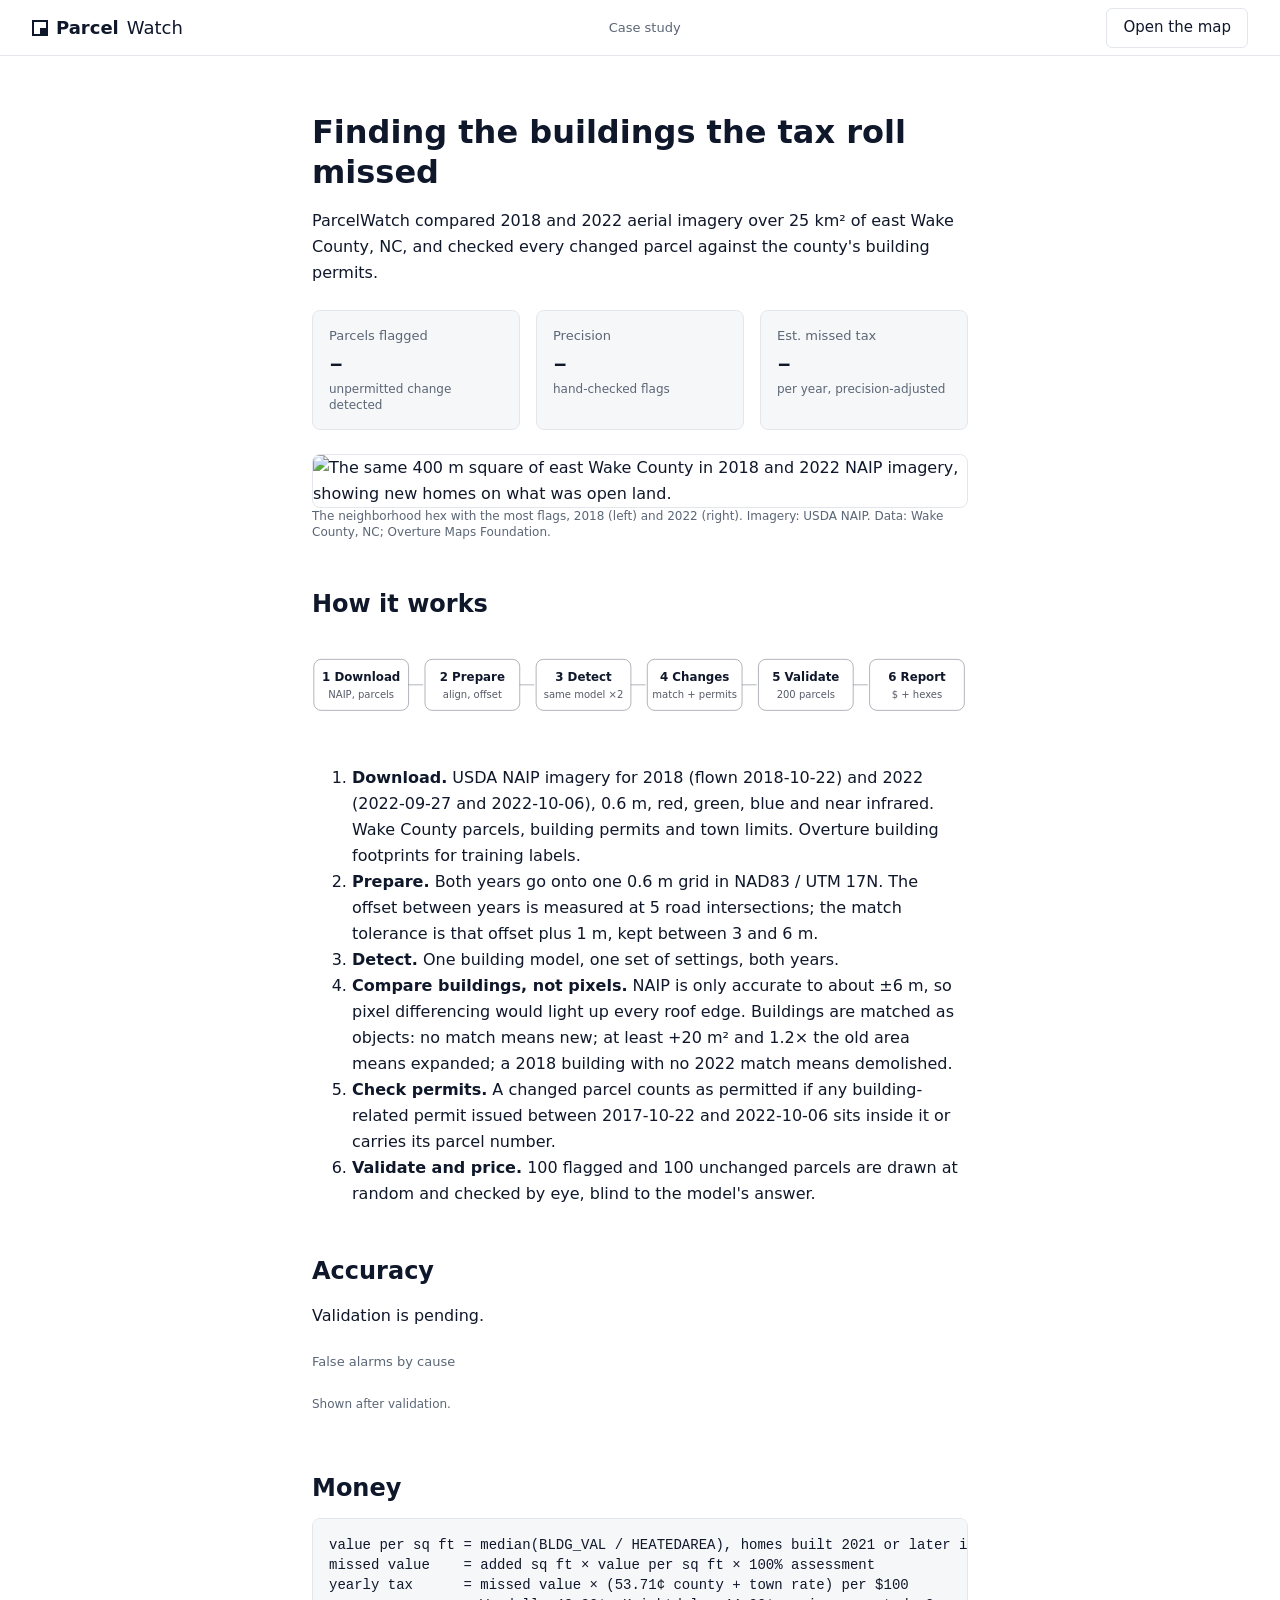
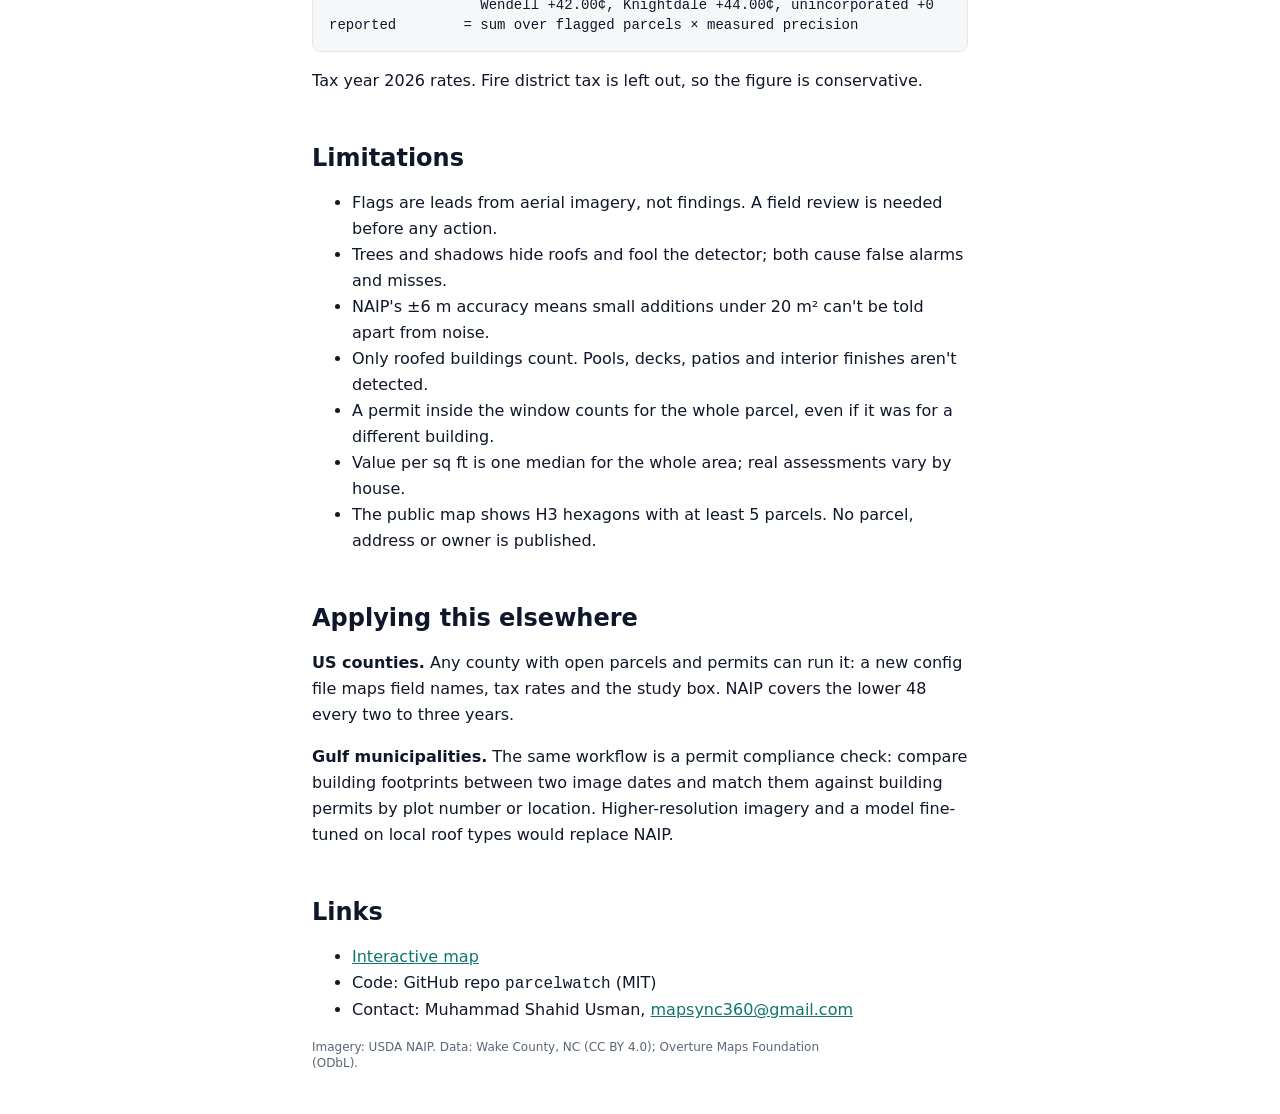
==== web/case-study.html @ 6b9bc13b "M1-M8 code: download, prepare, changes, detect, validate, report, web map - download: windowed COG r" ====
<!doctype html>
<html lang="en">
<head>
<meta charset="utf-8">
<meta name="viewport" content="width=device-width, initial-scale=1">
<meta http-equiv="Content-Security-Policy" content="default-src 'self'; script-src 'self'; style-src 'self' 'unsafe-inline' https://fonts.googleapis.com; font-src https://fonts.gstatic.com; img-src 'self' data:; connect-src 'self'">
<title>ParcelWatch Case Study</title>
<meta name="description" content="How ParcelWatch compares 2018 and 2022 NAIP imagery with Wake County parcels and permits to find unpermitted building change, with honest accuracy and dollar estimates.">
<link rel="preconnect" href="https://fonts.googleapis.com">
<link rel="preconnect" href="https://fonts.gstatic.com" crossorigin>
<link href="https://fonts.googleapis.com/css2?family=IBM+Plex+Mono:wght@400;500&family=Inter:wght@400;500;600;700&display=swap" rel="stylesheet">
<link rel="stylesheet" href="style.css">
</head>
<body>
<header class="topbar">
  <a class="wordmark" href="./" aria-label="ParcelWatch map">
    <svg class="logo" viewBox="0 0 16 16" aria-hidden="true"><rect x="1" y="1" width="14" height="14" fill="none" stroke="currentColor" stroke-width="2"/><rect x="8" y="8" width="6" height="6" fill="currentColor"/></svg>
    <b>Parcel</b><span>Watch</span>
  </a>
  <div class="study small">Case study</div>
  <div class="actions"><a class="btn" href="./">Open the map</a></div>
</header>
<main class="page">
  <h1>Finding the buildings the tax roll missed</h1>
  <p id="lede">ParcelWatch compared 2018 and 2022 aerial imagery over 25 km² of east Wake County, NC, and checked every changed parcel against the county's building permits.</p>

  <div class="tiles">
    <div class="tile"><div class="small">Parcels flagged</div><div class="value" id="t-flagged">–</div><div class="caption">unpermitted change detected</div></div>
    <div class="tile"><div class="small">Precision</div><div class="value" id="t-precision">–</div><div class="caption" id="t-precision-note">hand-checked flags</div></div>
    <div class="tile"><div class="small">Est. missed tax</div><div class="value" id="t-tax">–</div><div class="caption" id="t-tax-note">per year, precision-adjusted</div></div>
  </div>

  <figure>
    <img src="img/before_after_readme.png" alt="The same 400 m square of east Wake County in 2018 and 2022 NAIP imagery, showing new homes on what was open land." width="1200" height="800">
    <figcaption class="caption">The neighborhood hex with the most flags, 2018 (left) and 2022 (right). Imagery: USDA NAIP. Data: Wake County, NC; Overture Maps Foundation.</figcaption>
  </figure>

  <h2>How it works</h2>
  <svg class="pipeline" viewBox="0 0 720 120" role="img" aria-label="Pipeline: download, prepare, detect, changes, validate, report">
    <g font-family="Inter, system-ui, sans-serif" font-size="13" fill="currentColor">
      <g stroke="currentColor" stroke-opacity="0.35" fill="none">
        <rect x="2" y="30" width="104" height="56" rx="8"/><rect x="124" y="30" width="104" height="56" rx="8"/>
        <rect x="246" y="30" width="104" height="56" rx="8"/><rect x="368" y="30" width="104" height="56" rx="8"/>
        <rect x="490" y="30" width="104" height="56" rx="8"/><rect x="612" y="30" width="104" height="56" rx="8"/>
        <path d="M106 58h16M228 58h16M350 58h16M472 58h16M594 58h16"/>
      </g>
      <g text-anchor="middle" font-weight="600">
        <text x="54" y="54">1 Download</text><text x="176" y="54">2 Prepare</text><text x="298" y="54">3 Detect</text>
        <text x="420" y="54">4 Changes</text><text x="542" y="54">5 Validate</text><text x="664" y="54">6 Report</text>
      </g>
      <g text-anchor="middle" font-size="11" opacity="0.7">
        <text x="54" y="72">NAIP, parcels</text><text x="176" y="72">align, offset</text><text x="298" y="72">same model ×2</text>
        <text x="420" y="72">match + permits</text><text x="542" y="72">200 parcels</text><text x="664" y="72">$ + hexes</text>
      </g>
    </g>
  </svg>
  <ol>
    <li><b>Download.</b> USDA NAIP imagery for 2018 (flown 2018-10-22) and 2022 (2022-09-27 and 2022-10-06), 0.6 m, red, green, blue and near infrared. Wake County parcels, building permits and town limits. Overture building footprints for training labels.</li>
    <li><b>Prepare.</b> Both years go onto one 0.6 m grid in NAD83 / UTM 17N. The offset between years is measured at 5 road intersections; the match tolerance is that offset plus 1 m, kept between 3 and 6 m.</li>
    <li><b>Detect.</b> One building model, one set of settings, both years.</li>
    <li><b>Compare buildings, not pixels.</b> NAIP is only accurate to about ±6 m, so pixel differencing would light up every roof edge. Buildings are matched as objects: no match means new; at least +20 m² and 1.2× the old area means expanded; a 2018 building with no 2022 match means demolished.</li>
    <li><b>Check permits.</b> A changed parcel counts as permitted if any building-related permit issued between 2017-10-22 and 2022-10-06 sits inside it or carries its parcel number.</li>
    <li><b>Validate and price.</b> 100 flagged and 100 unchanged parcels are drawn at random and checked by eye, blind to the model's answer.</li>
  </ol>

  <h2>Accuracy</h2>
  <p id="acc-text">Validation is pending.</p>
  <table id="confusion" hidden>
    <thead><tr><th></th><th class="num">Real change</th><th class="num">No change</th></tr></thead>
    <tbody>
      <tr><th>Flagged</th><td class="num mono" id="c-tp"></td><td class="num mono" id="c-fp"></td></tr>
      <tr><th>Not flagged</th><td class="num mono" id="c-fn"></td><td class="num mono" id="c-tn"></td></tr>
    </tbody>
  </table>
  <h3 class="small" style="margin-top:24px">False alarms by cause</h3>
  <div class="bars" id="causes"><p class="caption">Shown after validation.</p></div>

  <h2>Money</h2>
  <pre>value per sq ft = median(BLDG_VAL / HEATEDAREA), homes built 2021 or later in the box
missed value    = added sq ft × value per sq ft × 100% assessment
yearly tax      = missed value × (53.71¢ county + town rate) per $100
                  Wendell +42.00¢, Knightdale +44.00¢, unincorporated +0
reported        = sum over flagged parcels × measured precision</pre>
  <p id="money-text">Tax year 2026 rates. Fire district tax is left out, so the figure is conservative.</p>

  <h2>Limitations</h2>
  <ul>
    <li>Flags are leads from aerial imagery, not findings. A field review is needed before any action.</li>
    <li>Trees and shadows hide roofs and fool the detector; both cause false alarms and misses.</li>
    <li>NAIP's ±6 m accuracy means small additions under 20 m² can't be told apart from noise.</li>
    <li>Only roofed buildings count. Pools, decks, patios and interior finishes aren't detected.</li>
    <li>A permit inside the window counts for the whole parcel, even if it was for a different building.</li>
    <li>Value per sq ft is one median for the whole area; real assessments vary by house.</li>
    <li>The public map shows H3 hexagons with at least 5 parcels. No parcel, address or owner is published.</li>
  </ul>

  <h2>Applying this elsewhere</h2>
  <p><b>US counties.</b> Any county with open parcels and permits can run it: a new config file maps field names, tax rates and the study box. NAIP covers the lower 48 every two to three years.</p>
  <p><b>Gulf municipalities.</b> The same workflow is a permit compliance check: compare building footprints between two image dates and match them against building permits by plot number or location. Higher-resolution imagery and a model fine-tuned on local roof types would replace NAIP.</p>

  <h2>Links</h2>
  <ul>
    <li><a href="./">Interactive map</a></li>
    <li>Code: GitHub repo <span class="mono">parcelwatch</span> (MIT)</li>
    <li>Contact: Muhammad Shahid Usman, <a href="mailto:mapsync360@gmail.com">mapsync360@gmail.com</a></li>
  </ul>
  <p class="caption">Imagery: USDA NAIP. Data: Wake County, NC (CC BY 4.0); Overture Maps Foundation (ODbL).</p>
</main>
<script src="case.js"></script>
</body>
</html>
---- web/style.css ----
/* ParcelWatch design tokens and components (docs/DESIGN.md). */
:root {
  --bg: #FFFFFF; --surface: #F6F7F9; --surface-raised: #FFFFFF; --border: #E3E6EA;
  --ink: #0F172A; --ink-muted: #5B6676; --accent: #0F766E; --accent-ink: #FFFFFF;
  --focus: #0F766E; --success: #15803D; --warning: #B45309; --danger: #B91C1C;
  --chg-new: #D55E00; --chg-expanded: #E69F00; --chg-demolished: #0072B2;
  --chg-unchanged: #8A94A3; --chg-flag: #CC79A7;
  --shadow: 0 4px 16px rgba(15, 23, 42, 0.12);
  --font: Inter, system-ui, -apple-system, "Segoe UI", Roboto, sans-serif;
  --mono: "IBM Plex Mono", ui-monospace, "Cascadia Mono", Consolas, monospace;
  color-scheme: light;
}
@media (prefers-color-scheme: dark) {
  :root:not([data-theme="light"]) {
    --bg: #0B0F14; --surface: #141A21; --surface-raised: #1B232C; --border: #2A333D;
    --ink: #E6EAF0; --ink-muted: #9AA5B4; --accent: #2DD4BF; --accent-ink: #0B0F14;
    --focus: #2DD4BF; --success: #4ADE80; --warning: #FBBF24; --danger: #F87171;
    color-scheme: dark;
  }
}
:root[data-theme="dark"] {
  --bg: #0B0F14; --surface: #141A21; --surface-raised: #1B232C; --border: #2A333D;
  --ink: #E6EAF0; --ink-muted: #9AA5B4; --accent: #2DD4BF; --accent-ink: #0B0F14;
  --focus: #2DD4BF; --success: #4ADE80; --warning: #FBBF24; --danger: #F87171;
  color-scheme: dark;
}

* { box-sizing: border-box; }
html, body { margin: 0; height: 100%; }
body { background: var(--bg); color: var(--ink); font: 400 16px/26px var(--font); }
a { color: var(--accent); }
:focus-visible { outline: 2px solid var(--focus); outline-offset: 2px; }
.mono, .num { font-family: var(--mono); font-feature-settings: "tnum"; }
.muted { color: var(--ink-muted); }
.small { font: 500 13px/18px var(--font); color: var(--ink-muted); }
.caption { font: 400 12px/16px var(--font); color: var(--ink-muted); }
.sr-only { position: absolute; width: 1px; height: 1px; overflow: hidden; clip: rect(0 0 0 0); white-space: nowrap; }

/* Top bar */
.topbar { height: 56px; display: flex; align-items: center; gap: 16px; padding: 0 32px;
  border-bottom: 1px solid var(--border); background: var(--bg); position: relative; z-index: 5; }
.wordmark { display: flex; align-items: center; gap: 8px; font-size: 18px; color: var(--ink); text-decoration: none; }
.wordmark b { font-weight: 600; } .wordmark span { font-weight: 400; }
.logo { width: 16px; height: 16px; flex: none; }
.study { flex: 1; text-align: center; }
.actions { display: flex; gap: 8px; }

/* Buttons */
.btn { height: 40px; padding: 0 16px; border-radius: 6px; font: 500 15px/1 var(--font); cursor: pointer;
  border: 1px solid var(--border); background: transparent; color: var(--ink); min-width: 44px;
  transition: filter 150ms ease-out, transform 150ms ease-out; display: inline-flex; align-items: center; justify-content: center; gap: 6px; text-decoration: none; }
.btn:hover { background: var(--surface); }
.btn-primary { background: var(--accent); color: var(--accent-ink); border-color: var(--accent); }
.btn-primary:hover { background: var(--accent); filter: brightness(0.92); }
.btn:disabled { opacity: 0.4; cursor: not-allowed; }

/* Layout */
.app { position: absolute; inset: 56px 0 0 0; display: grid; grid-template-columns: 360px 1fr; }
.panel { background: var(--bg); border-right: 1px solid var(--border); overflow-y: auto; padding: 24px; z-index: 3; }
.map-wrap { position: relative; overflow: hidden; background: var(--surface); }
.map { position: absolute; inset: 0; }
#map-after { clip-path: inset(0 0 0 50%); }

/* Stats panel */
.hero { font: 700 48px/52px var(--font); font-feature-settings: "tnum"; margin: 4px 0; }
.hero-label { font-size: 16px; margin: 0 0 16px; }
hr { border: 0; border-top: 1px solid var(--border); margin: 16px 0; }
.rows { list-style: none; margin: 0; padding: 0; }
.rows li { display: flex; align-items: center; gap: 10px; min-height: 36px; padding: 0 4px; border-radius: 6px; }
.rows li:hover { background: var(--surface); }
.rows .count { margin-left: auto; font-family: var(--mono); }
.glyph { width: 14px; height: 14px; flex: none; }
.money { font: 600 24px/32px var(--font); font-feature-settings: "tnum"; }
.note { font-size: 13px; line-height: 18px; color: var(--ink-muted); }
.warn { color: var(--warning); }
.skeleton { display: inline-block; min-width: 80px; height: 1em; border-radius: 4px; background: var(--surface);
  animation: shimmer 1.2s infinite ease-in-out; }
@keyframes shimmer { 50% { opacity: 0.5; } }
.attribution { position: absolute; left: 12px; bottom: 8px; z-index: 2; background: color-mix(in srgb, var(--bg) 85%, transparent);
  padding: 2px 8px; border-radius: 6px; max-width: calc(100% - 140px); }

/* Info tooltip */
.info { position: relative; display: inline-flex; }
.info button { border: 0; background: none; color: var(--ink-muted); cursor: help; font-size: 15px; min-width: 28px; min-height: 28px; }
.tip { display: none; position: absolute; left: 0; top: 30px; width: 280px; max-width: 80vw; padding: 8px 12px; z-index: 6;
  background: var(--surface-raised); border: 1px solid var(--border); border-radius: 8px; box-shadow: var(--shadow);
  font: 400 12px/16px var(--font); color: var(--ink); }
.info:hover .tip, .info:focus-within .tip { display: block; }

/* Swipe */
.divider { position: absolute; top: 0; bottom: 0; left: 50%; width: 2px; background: var(--ink); z-index: 2; transform: translateX(-1px); pointer-events: none; }
.handle { position: absolute; top: 50%; left: 50%; width: 40px; height: 40px; margin: -20px 0 0 -20px; border-radius: 999px;
  background: var(--surface-raised); color: var(--ink); border: 1px solid var(--border); box-shadow: var(--shadow); z-index: 3;
  display: flex; align-items: center; justify-content: center; cursor: ew-resize; font-size: 12px; touch-action: none;
  transition: transform 150ms ease-out; }
.handle:hover { transform: scale(1.1); }
.year { position: absolute; top: 12px; z-index: 2; padding: 2px 12px; border-radius: 999px; background: var(--surface-raised);
  border: 1px solid var(--border); font: 600 13px/22px var(--font); }
.year.left { left: 12px; } .year.right { right: 12px; }

/* Map controls */
.toggles { position: absolute; top: 48px; left: 12px; z-index: 2; display: flex; gap: 8px; flex-wrap: wrap; }
.pill { height: 32px; min-height: 44px; padding: 0 14px; border-radius: 999px; border: 1px solid var(--border);
  background: var(--surface-raised); color: var(--ink); font: 500 13px/1 var(--font); cursor: pointer; }
.pill[aria-pressed="true"] { background: var(--accent); color: var(--accent-ink); border-color: var(--accent); }
.legend { position: absolute; left: 12px; bottom: 40px; z-index: 2; background: var(--surface-raised); border: 1px solid var(--border);
  border-radius: 8px; padding: 12px; box-shadow: var(--shadow); min-width: 180px; }
.legend h3 { font: 600 13px/18px var(--font); margin: 0 0 8px; }
.ramp { display: flex; gap: 2px; } .ramp span { flex: 1; height: 12px; }
.ramp-labels { display: flex; justify-content: space-between; font: 400 12px/16px var(--mono); color: var(--ink-muted); margin-top: 4px; }
.legend-toggle { display: none; }
.zoom { position: absolute; right: 12px; bottom: 40px; z-index: 2; display: flex; flex-direction: column; gap: 4px; }
.zoom .btn { background: var(--surface-raised); width: 44px; padding: 0; }

/* Popup */
.maplibregl-popup-content { background: var(--surface-raised) !important; color: var(--ink); border-radius: 8px !important;
  box-shadow: var(--shadow) !important; font: 400 14px/20px var(--font); padding: 12px 14px !important; }
.maplibregl-popup-tip { border-top-color: var(--surface-raised) !important; border-bottom-color: var(--surface-raised) !important; }
.popup dl { display: grid; grid-template-columns: auto auto; gap: 2px 16px; margin: 0; }
.popup dd { margin: 0; text-align: right; font-family: var(--mono); }

/* Drawer */
.drawer { position: fixed; top: 0; right: 0; bottom: 0; width: 420px; max-width: 100%; z-index: 10; background: var(--surface-raised);
  border-left: 1px solid var(--border); box-shadow: var(--shadow); padding: 24px; overflow-y: auto;
  transform: translateX(100%); transition: transform 150ms ease-out; visibility: hidden; }
.drawer.open { transform: none; visibility: visible; }
.drawer h2 { font: 600 24px/32px var(--font); margin: 0 0 16px; }
.drawer h3 { font: 600 18px/26px var(--font); margin: 24px 0 8px; }
.drawer ol { padding-left: 20px; }
.drawer-close { position: absolute; top: 16px; right: 16px; }

.error { position: absolute; inset: 0; display: none; align-items: center; justify-content: center; z-index: 4; text-align: center; padding: 24px; }
.error.show { display: flex; }
.loading { position: absolute; left: 50%; top: 50%; transform: translate(-50%, -50%); z-index: 1; }
.sheet-handle { display: none; }

/* Tablet */
@media (max-width: 1023px) {
  .topbar { padding: 0 24px; }
  .study { display: none; }
  .app { grid-template-columns: 320px 1fr; }
}
/* Mobile: stats panel becomes a bottom sheet with 3 snap points. */
@media (max-width: 639px) {
  .topbar { padding: 0 16px; }
  .actions .label { display: none; }
  .app { display: block; }
  .map-wrap { position: absolute; inset: 0; }
  .panel { position: absolute; left: 0; right: 0; bottom: 0; height: var(--sheet-h, 120px); border-right: 0;
    border-top: 1px solid var(--border); border-radius: 16px 16px 0 0; box-shadow: var(--shadow); padding: 0 16px 16px;
    transition: height 150ms ease-out; z-index: 6; }
  .sheet-handle { display: flex; justify-content: center; align-items: center; height: 28px; position: sticky; top: 0;
    background: var(--bg); cursor: grab; touch-action: none; border: 0; width: 100%; }
  .sheet-handle::before { content: ""; width: 40px; height: 4px; border-radius: 999px; background: var(--border); }
  .hero { font-size: 36px; line-height: 40px; }
  .legend { bottom: 132px; padding: 8px; }
  .legend.collapsed .legend-body { display: none; }
  .legend-toggle { display: inline-flex; }
  .zoom { bottom: 132px; }
  .attribution { bottom: 124px; font-size: 11px; }
  .toggles { top: 44px; }
}
@media (prefers-reduced-motion: reduce) {
  *, *::before, *::after { transition: none !important; animation: none !important; }
}

/* Case study */
.page { max-width: 720px; margin: 0 auto; padding: 32px; }
.page h1 { font: 700 32px/40px var(--font); margin: 24px 0 8px; }
.page h2 { font: 600 24px/32px var(--font); margin: 48px 0 12px; }
.page p, .page li { max-width: 68ch; }
.tiles { display: grid; grid-template-columns: repeat(3, 1fr); gap: 16px; margin: 24px 0; }
.tile { background: var(--surface); border: 1px solid var(--border); border-radius: 8px; padding: 16px; }
.tile .value { font: 600 24px/32px var(--mono); font-feature-settings: "tnum"; margin-top: 4px; }
.page img { width: 100%; height: auto; border-radius: 8px; border: 1px solid var(--border); }
.page figure { margin: 16px 0; }
.page pre { background: var(--surface); border: 1px solid var(--border); border-radius: 8px; padding: 16px; overflow-x: auto;
  font: 400 14px/20px var(--mono); }
.page table { border-collapse: collapse; width: 100%; font-size: 15px; }
.page td, .page th { border-bottom: 1px solid var(--border); padding: 8px; text-align: left; }
.page td.num, .page th.num { text-align: right; }
.bars { display: grid; gap: 6px; }
.bar { display: grid; grid-template-columns: 160px 1fr 40px; gap: 8px; align-items: center; font-size: 14px; }
.bar i { display: block; height: 14px; background: var(--ink-muted); border-radius: 2px; }
.pipeline { width: 100%; height: auto; }
@media (max-width: 639px) {
  .page { padding: 16px; }
  .tiles { grid-template-columns: 1fr; }
  .bar { grid-template-columns: 110px 1fr 32px; }
}
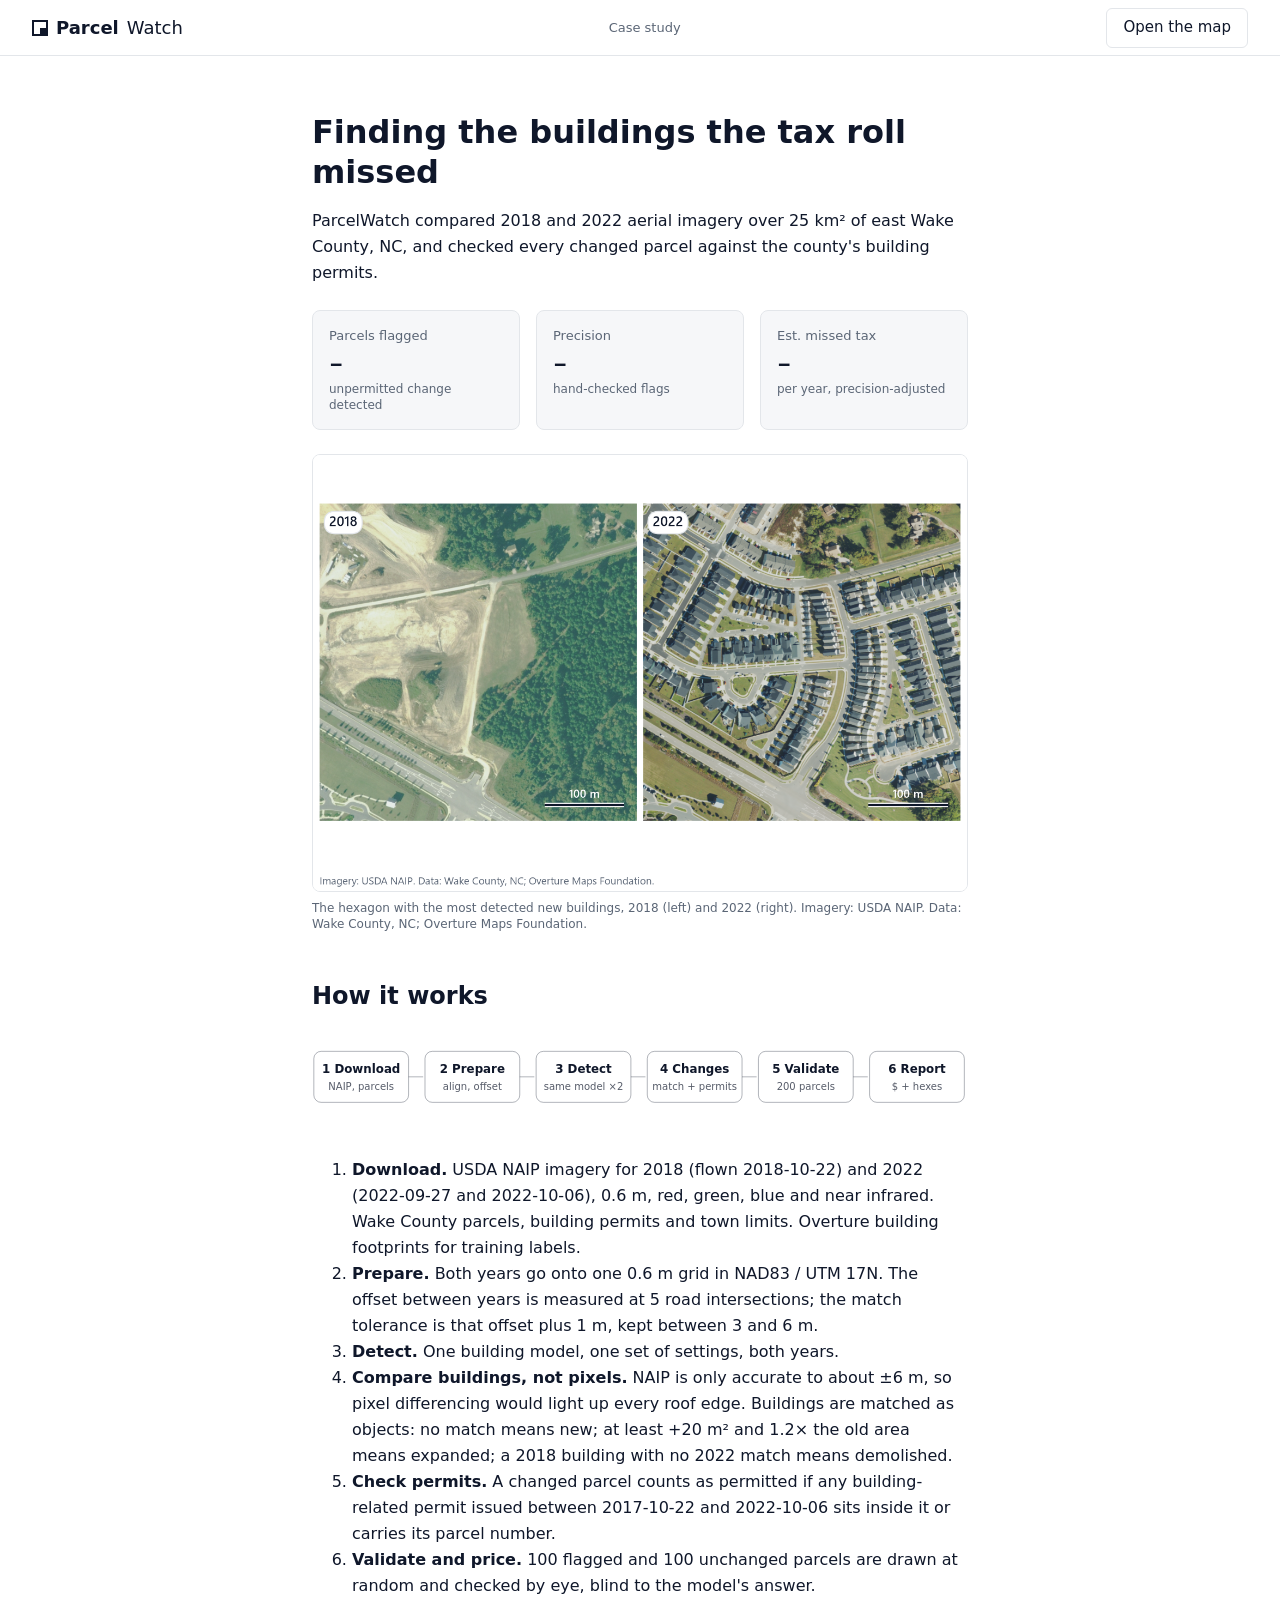
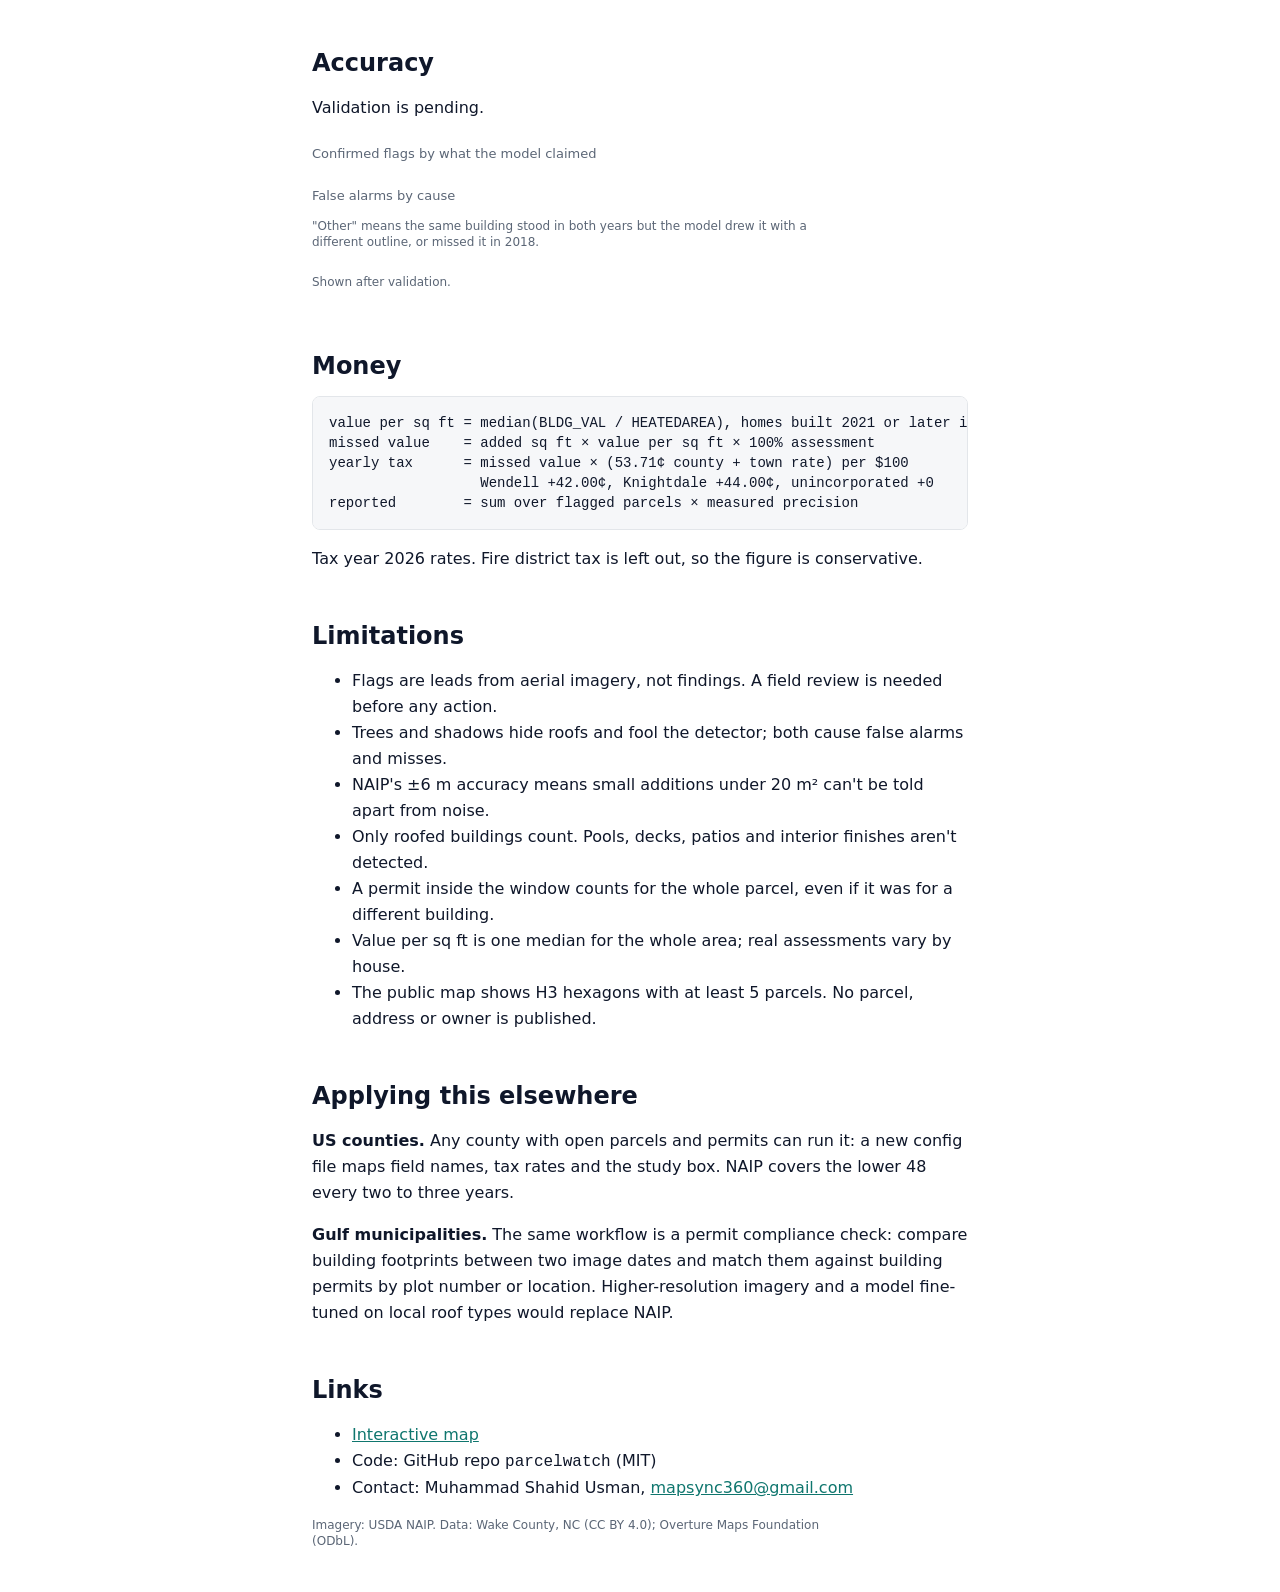
==== commit 0f865016: "Validation (provisional), report, web map verified in Chrome - provisional labels by Claude in valid" ====
--- a/web/case-study.html
+++ b/web/case-study.html
@@ -1,111 +1,117 @@
-<!doctype html>
-<html lang="en">
-<head>
-<meta charset="utf-8">
-<meta name="viewport" content="width=device-width, initial-scale=1">
-<meta http-equiv="Content-Security-Policy" content="default-src 'self'; script-src 'self'; style-src 'self' 'unsafe-inline' https://fonts.googleapis.com; font-src https://fonts.gstatic.com; img-src 'self' data:; connect-src 'self'">
-<title>ParcelWatch Case Study</title>
-<meta name="description" content="How ParcelWatch compares 2018 and 2022 NAIP imagery with Wake County parcels and permits to find unpermitted building change, with honest accuracy and dollar estimates.">
-<link rel="preconnect" href="https://fonts.googleapis.com">
-<link rel="preconnect" href="https://fonts.gstatic.com" crossorigin>
-<link href="https://fonts.googleapis.com/css2?family=IBM+Plex+Mono:wght@400;500&family=Inter:wght@400;500;600;700&display=swap" rel="stylesheet">
-<link rel="stylesheet" href="style.css">
-</head>
-<body>
-<header class="topbar">
-  <a class="wordmark" href="./" aria-label="ParcelWatch map">
-    <svg class="logo" viewBox="0 0 16 16" aria-hidden="true"><rect x="1" y="1" width="14" height="14" fill="none" stroke="currentColor" stroke-width="2"/><rect x="8" y="8" width="6" height="6" fill="currentColor"/></svg>
-    <b>Parcel</b><span>Watch</span>
-  </a>
-  <div class="study small">Case study</div>
-  <div class="actions"><a class="btn" href="./">Open the map</a></div>
-</header>
-<main class="page">
-  <h1>Finding the buildings the tax roll missed</h1>
-  <p id="lede">ParcelWatch compared 2018 and 2022 aerial imagery over 25 km² of east Wake County, NC, and checked every changed parcel against the county's building permits.</p>
-
-  <div class="tiles">
-    <div class="tile"><div class="small">Parcels flagged</div><div class="value" id="t-flagged">–</div><div class="caption">unpermitted change detected</div></div>
-    <div class="tile"><div class="small">Precision</div><div class="value" id="t-precision">–</div><div class="caption" id="t-precision-note">hand-checked flags</div></div>
-    <div class="tile"><div class="small">Est. missed tax</div><div class="value" id="t-tax">–</div><div class="caption" id="t-tax-note">per year, precision-adjusted</div></div>
-  </div>
-
-  <figure>
-    <img src="img/before_after_readme.png" alt="The same 400 m square of east Wake County in 2018 and 2022 NAIP imagery, showing new homes on what was open land." width="1200" height="800">
-    <figcaption class="caption">The neighborhood hex with the most flags, 2018 (left) and 2022 (right). Imagery: USDA NAIP. Data: Wake County, NC; Overture Maps Foundation.</figcaption>
-  </figure>
-
-  <h2>How it works</h2>
-  <svg class="pipeline" viewBox="0 0 720 120" role="img" aria-label="Pipeline: download, prepare, detect, changes, validate, report">
-    <g font-family="Inter, system-ui, sans-serif" font-size="13" fill="currentColor">
-      <g stroke="currentColor" stroke-opacity="0.35" fill="none">
-        <rect x="2" y="30" width="104" height="56" rx="8"/><rect x="124" y="30" width="104" height="56" rx="8"/>
-        <rect x="246" y="30" width="104" height="56" rx="8"/><rect x="368" y="30" width="104" height="56" rx="8"/>
-        <rect x="490" y="30" width="104" height="56" rx="8"/><rect x="612" y="30" width="104" height="56" rx="8"/>
-        <path d="M106 58h16M228 58h16M350 58h16M472 58h16M594 58h16"/>
-      </g>
-      <g text-anchor="middle" font-weight="600">
-        <text x="54" y="54">1 Download</text><text x="176" y="54">2 Prepare</text><text x="298" y="54">3 Detect</text>
-        <text x="420" y="54">4 Changes</text><text x="542" y="54">5 Validate</text><text x="664" y="54">6 Report</text>
-      </g>
-      <g text-anchor="middle" font-size="11" opacity="0.7">
-        <text x="54" y="72">NAIP, parcels</text><text x="176" y="72">align, offset</text><text x="298" y="72">same model ×2</text>
-        <text x="420" y="72">match + permits</text><text x="542" y="72">200 parcels</text><text x="664" y="72">$ + hexes</text>
-      </g>
-    </g>
-  </svg>
-  <ol>
-    <li><b>Download.</b> USDA NAIP imagery for 2018 (flown 2018-10-22) and 2022 (2022-09-27 and 2022-10-06), 0.6 m, red, green, blue and near infrared. Wake County parcels, building permits and town limits. Overture building footprints for training labels.</li>
-    <li><b>Prepare.</b> Both years go onto one 0.6 m grid in NAD83 / UTM 17N. The offset between years is measured at 5 road intersections; the match tolerance is that offset plus 1 m, kept between 3 and 6 m.</li>
-    <li><b>Detect.</b> One building model, one set of settings, both years.</li>
-    <li><b>Compare buildings, not pixels.</b> NAIP is only accurate to about ±6 m, so pixel differencing would light up every roof edge. Buildings are matched as objects: no match means new; at least +20 m² and 1.2× the old area means expanded; a 2018 building with no 2022 match means demolished.</li>
-    <li><b>Check permits.</b> A changed parcel counts as permitted if any building-related permit issued between 2017-10-22 and 2022-10-06 sits inside it or carries its parcel number.</li>
-    <li><b>Validate and price.</b> 100 flagged and 100 unchanged parcels are drawn at random and checked by eye, blind to the model's answer.</li>
-  </ol>
-
-  <h2>Accuracy</h2>
-  <p id="acc-text">Validation is pending.</p>
-  <table id="confusion" hidden>
-    <thead><tr><th></th><th class="num">Real change</th><th class="num">No change</th></tr></thead>
-    <tbody>
-      <tr><th>Flagged</th><td class="num mono" id="c-tp"></td><td class="num mono" id="c-fp"></td></tr>
-      <tr><th>Not flagged</th><td class="num mono" id="c-fn"></td><td class="num mono" id="c-tn"></td></tr>
-    </tbody>
-  </table>
-  <h3 class="small" style="margin-top:24px">False alarms by cause</h3>
-  <div class="bars" id="causes"><p class="caption">Shown after validation.</p></div>
-
-  <h2>Money</h2>
-  <pre>value per sq ft = median(BLDG_VAL / HEATEDAREA), homes built 2021 or later in the box
-missed value    = added sq ft × value per sq ft × 100% assessment
-yearly tax      = missed value × (53.71¢ county + town rate) per $100
-                  Wendell +42.00¢, Knightdale +44.00¢, unincorporated +0
-reported        = sum over flagged parcels × measured precision</pre>
-  <p id="money-text">Tax year 2026 rates. Fire district tax is left out, so the figure is conservative.</p>
-
-  <h2>Limitations</h2>
-  <ul>
-    <li>Flags are leads from aerial imagery, not findings. A field review is needed before any action.</li>
-    <li>Trees and shadows hide roofs and fool the detector; both cause false alarms and misses.</li>
-    <li>NAIP's ±6 m accuracy means small additions under 20 m² can't be told apart from noise.</li>
-    <li>Only roofed buildings count. Pools, decks, patios and interior finishes aren't detected.</li>
-    <li>A permit inside the window counts for the whole parcel, even if it was for a different building.</li>
-    <li>Value per sq ft is one median for the whole area; real assessments vary by house.</li>
-    <li>The public map shows H3 hexagons with at least 5 parcels. No parcel, address or owner is published.</li>
-  </ul>
-
-  <h2>Applying this elsewhere</h2>
-  <p><b>US counties.</b> Any county with open parcels and permits can run it: a new config file maps field names, tax rates and the study box. NAIP covers the lower 48 every two to three years.</p>
-  <p><b>Gulf municipalities.</b> The same workflow is a permit compliance check: compare building footprints between two image dates and match them against building permits by plot number or location. Higher-resolution imagery and a model fine-tuned on local roof types would replace NAIP.</p>
-
-  <h2>Links</h2>
-  <ul>
-    <li><a href="./">Interactive map</a></li>
-    <li>Code: GitHub repo <span class="mono">parcelwatch</span> (MIT)</li>
-    <li>Contact: Muhammad Shahid Usman, <a href="mailto:mapsync360@gmail.com">mapsync360@gmail.com</a></li>
-  </ul>
-  <p class="caption">Imagery: USDA NAIP. Data: Wake County, NC (CC BY 4.0); Overture Maps Foundation (ODbL).</p>
-</main>
-<script src="case.js"></script>
-</body>
-</html>
+<!doctype html>
+<html lang="en">
+<head>
+<meta charset="utf-8">
+<meta name="viewport" content="width=device-width, initial-scale=1">
+<meta http-equiv="Content-Security-Policy" content="default-src 'self'; script-src 'self'; style-src 'self' 'unsafe-inline' https://fonts.googleapis.com; font-src https://fonts.gstatic.com; img-src 'self' data:; connect-src 'self'">
+<title>ParcelWatch Case Study</title>
+<meta name="description" content="How ParcelWatch compares 2018 and 2022 NAIP imagery with Wake County parcels and permits to find unpermitted building change, with honest accuracy and dollar estimates.">
+<link rel="preconnect" href="https://fonts.googleapis.com">
+<link rel="preconnect" href="https://fonts.gstatic.com" crossorigin>
+<link href="https://fonts.googleapis.com/css2?family=IBM+Plex+Mono:wght@400;500&family=Inter:wght@400;500;600;700&display=swap" rel="stylesheet">
+<link rel="stylesheet" href="style.css">
+</head>
+<body>
+<header class="topbar">
+  <a class="wordmark" href="./" aria-label="ParcelWatch map">
+    <svg class="logo" viewBox="0 0 16 16" aria-hidden="true"><rect x="1" y="1" width="14" height="14" fill="none" stroke="currentColor" stroke-width="2"/><rect x="8" y="8" width="6" height="6" fill="currentColor"/></svg>
+    <b>Parcel</b><span>Watch</span>
+  </a>
+  <div class="study small">Case study</div>
+  <div class="actions"><a class="btn" href="./">Open the map</a></div>
+</header>
+<main class="page">
+  <h1>Finding the buildings the tax roll missed</h1>
+  <p id="lede">ParcelWatch compared 2018 and 2022 aerial imagery over 25 km² of east Wake County, NC, and checked every changed parcel against the county's building permits.</p>
+
+  <div class="tiles">
+    <div class="tile"><div class="small">Parcels flagged</div><div class="value" id="t-flagged">–</div><div class="caption">unpermitted change detected</div></div>
+    <div class="tile"><div class="small">Precision</div><div class="value" id="t-precision">–</div><div class="caption" id="t-precision-note">hand-checked flags</div></div>
+    <div class="tile"><div class="small">Est. missed tax</div><div class="value" id="t-tax">–</div><div class="caption" id="t-tax-note">per year, precision-adjusted</div></div>
+  </div>
+
+  <figure>
+    <img src="img/before_after_readme.png" alt="The same 400 m square of east Wake County in 2018 and 2022 NAIP imagery, showing new homes on what was open land." width="1200" height="800">
+    <figcaption class="caption">The hexagon with the most detected new buildings, 2018 (left) and 2022 (right). Imagery: USDA NAIP. Data: Wake County, NC; Overture Maps Foundation.</figcaption>
+  </figure>
+
+  <h2>How it works</h2>
+  <svg class="pipeline" viewBox="0 0 720 120" role="img" aria-label="Pipeline: download, prepare, detect, changes, validate, report">
+    <g font-family="Inter, system-ui, sans-serif" font-size="13" fill="currentColor">
+      <g stroke="currentColor" stroke-opacity="0.35" fill="none">
+        <rect x="2" y="30" width="104" height="56" rx="8"/><rect x="124" y="30" width="104" height="56" rx="8"/>
+        <rect x="246" y="30" width="104" height="56" rx="8"/><rect x="368" y="30" width="104" height="56" rx="8"/>
+        <rect x="490" y="30" width="104" height="56" rx="8"/><rect x="612" y="30" width="104" height="56" rx="8"/>
+        <path d="M106 58h16M228 58h16M350 58h16M472 58h16M594 58h16"/>
+      </g>
+      <g text-anchor="middle" font-weight="600">
+        <text x="54" y="54">1 Download</text><text x="176" y="54">2 Prepare</text><text x="298" y="54">3 Detect</text>
+        <text x="420" y="54">4 Changes</text><text x="542" y="54">5 Validate</text><text x="664" y="54">6 Report</text>
+      </g>
+      <g text-anchor="middle" font-size="11" opacity="0.7">
+        <text x="54" y="72">NAIP, parcels</text><text x="176" y="72">align, offset</text><text x="298" y="72">same model ×2</text>
+        <text x="420" y="72">match + permits</text><text x="542" y="72">200 parcels</text><text x="664" y="72">$ + hexes</text>
+      </g>
+    </g>
+  </svg>
+  <ol>
+    <li><b>Download.</b> USDA NAIP imagery for 2018 (flown 2018-10-22) and 2022 (2022-09-27 and 2022-10-06), 0.6 m, red, green, blue and near infrared. Wake County parcels, building permits and town limits. Overture building footprints for training labels.</li>
+    <li><b>Prepare.</b> Both years go onto one 0.6 m grid in NAD83 / UTM 17N. The offset between years is measured at 5 road intersections; the match tolerance is that offset plus 1 m, kept between 3 and 6 m.</li>
+    <li><b>Detect.</b> One building model, one set of settings, both years.</li>
+    <li><b>Compare buildings, not pixels.</b> NAIP is only accurate to about ±6 m, so pixel differencing would light up every roof edge. Buildings are matched as objects: no match means new; at least +20 m² and 1.2× the old area means expanded; a 2018 building with no 2022 match means demolished.</li>
+    <li><b>Check permits.</b> A changed parcel counts as permitted if any building-related permit issued between 2017-10-22 and 2022-10-06 sits inside it or carries its parcel number.</li>
+    <li><b>Validate and price.</b> 100 flagged and 100 unchanged parcels are drawn at random and checked by eye, blind to the model's answer.</li>
+  </ol>
+
+  <h2>Accuracy</h2>
+  <p id="acc-text">Validation is pending.</p>
+  <table id="confusion" hidden>
+    <thead><tr><th></th><th class="num">Real change</th><th class="num">No change</th></tr></thead>
+    <tbody>
+      <tr><th>Flagged</th><td class="num mono" id="c-tp"></td><td class="num mono" id="c-fp"></td></tr>
+      <tr><th>Not flagged</th><td class="num mono" id="c-fn"></td><td class="num mono" id="c-tn"></td></tr>
+    </tbody>
+  </table>
+  <h3 class="small" style="margin-top:24px">Confirmed flags by what the model claimed</h3>
+  <table id="by-claim" hidden>
+    <thead><tr><th>Claim</th><th class="num">Flags</th><th class="num">Confirmed</th><th class="num">Precision</th></tr></thead>
+    <tbody></tbody>
+  </table>
+  <h3 class="small" style="margin-top:24px">False alarms by cause</h3>
+  <p class="caption">"Other" means the same building stood in both years but the model drew it with a different outline, or missed it in 2018.</p>
+  <div class="bars" id="causes"><p class="caption">Shown after validation.</p></div>
+
+  <h2>Money</h2>
+  <pre>value per sq ft = median(BLDG_VAL / HEATEDAREA), homes built 2021 or later in the box
+missed value    = added sq ft × value per sq ft × 100% assessment
+yearly tax      = missed value × (53.71¢ county + town rate) per $100
+                  Wendell +42.00¢, Knightdale +44.00¢, unincorporated +0
+reported        = sum over flagged parcels × measured precision</pre>
+  <p id="money-text">Tax year 2026 rates. Fire district tax is left out, so the figure is conservative.</p>
+
+  <h2>Limitations</h2>
+  <ul>
+    <li>Flags are leads from aerial imagery, not findings. A field review is needed before any action.</li>
+    <li>Trees and shadows hide roofs and fool the detector; both cause false alarms and misses.</li>
+    <li>NAIP's ±6 m accuracy means small additions under 20 m² can't be told apart from noise.</li>
+    <li>Only roofed buildings count. Pools, decks, patios and interior finishes aren't detected.</li>
+    <li>A permit inside the window counts for the whole parcel, even if it was for a different building.</li>
+    <li>Value per sq ft is one median for the whole area; real assessments vary by house.</li>
+    <li>The public map shows H3 hexagons with at least 5 parcels. No parcel, address or owner is published.</li>
+  </ul>
+
+  <h2>Applying this elsewhere</h2>
+  <p><b>US counties.</b> Any county with open parcels and permits can run it: a new config file maps field names, tax rates and the study box. NAIP covers the lower 48 every two to three years.</p>
+  <p><b>Gulf municipalities.</b> The same workflow is a permit compliance check: compare building footprints between two image dates and match them against building permits by plot number or location. Higher-resolution imagery and a model fine-tuned on local roof types would replace NAIP.</p>
+
+  <h2>Links</h2>
+  <ul>
+    <li><a href="./">Interactive map</a></li>
+    <li>Code: GitHub repo <span class="mono">parcelwatch</span> (MIT)</li>
+    <li>Contact: Muhammad Shahid Usman, <a href="mailto:mapsync360@gmail.com">mapsync360@gmail.com</a></li>
+  </ul>
+  <p class="caption">Imagery: USDA NAIP. Data: Wake County, NC (CC BY 4.0); Overture Maps Foundation (ODbL).</p>
+</main>
+<script src="case.js"></script>
+</body>
+</html>
--- a/web/style.css
+++ b/web/style.css
@@ -100,7 +100,7 @@
 
 /* Map controls */
 .toggles { position: absolute; top: 48px; left: 12px; z-index: 2; display: flex; gap: 8px; flex-wrap: wrap; }
-.pill { height: 32px; min-height: 44px; padding: 0 14px; border-radius: 999px; border: 1px solid var(--border);
+.pill { display: inline-flex; align-items: center; justify-content: center; height: 32px; min-height: 44px; padding: 0 14px; border-radius: 999px; border: 1px solid var(--border);
   background: var(--surface-raised); color: var(--ink); font: 500 13px/1 var(--font); cursor: pointer; }
 .pill[aria-pressed="true"] { background: var(--accent); color: var(--accent-ink); border-color: var(--accent); }
 .legend { position: absolute; left: 12px; bottom: 40px; z-index: 2; background: var(--surface-raised); border: 1px solid var(--border);
@@ -188,3 +188,11 @@
   .tiles { grid-template-columns: 1fr; }
   .bar { grid-template-columns: 110px 1fr 32px; }
 }
+
+/* Mobile legend: a bare chip when collapsed, kept clear of the attribution line. */
+@media (max-width: 639px) {
+  .legend { bottom: 164px; }
+  .legend.collapsed { padding: 0; background: none; border: 0; box-shadow: none; min-width: 0; }
+  .legend-toggle { margin-bottom: 8px; }
+  .legend.collapsed .legend-toggle { margin: 0; }
+}
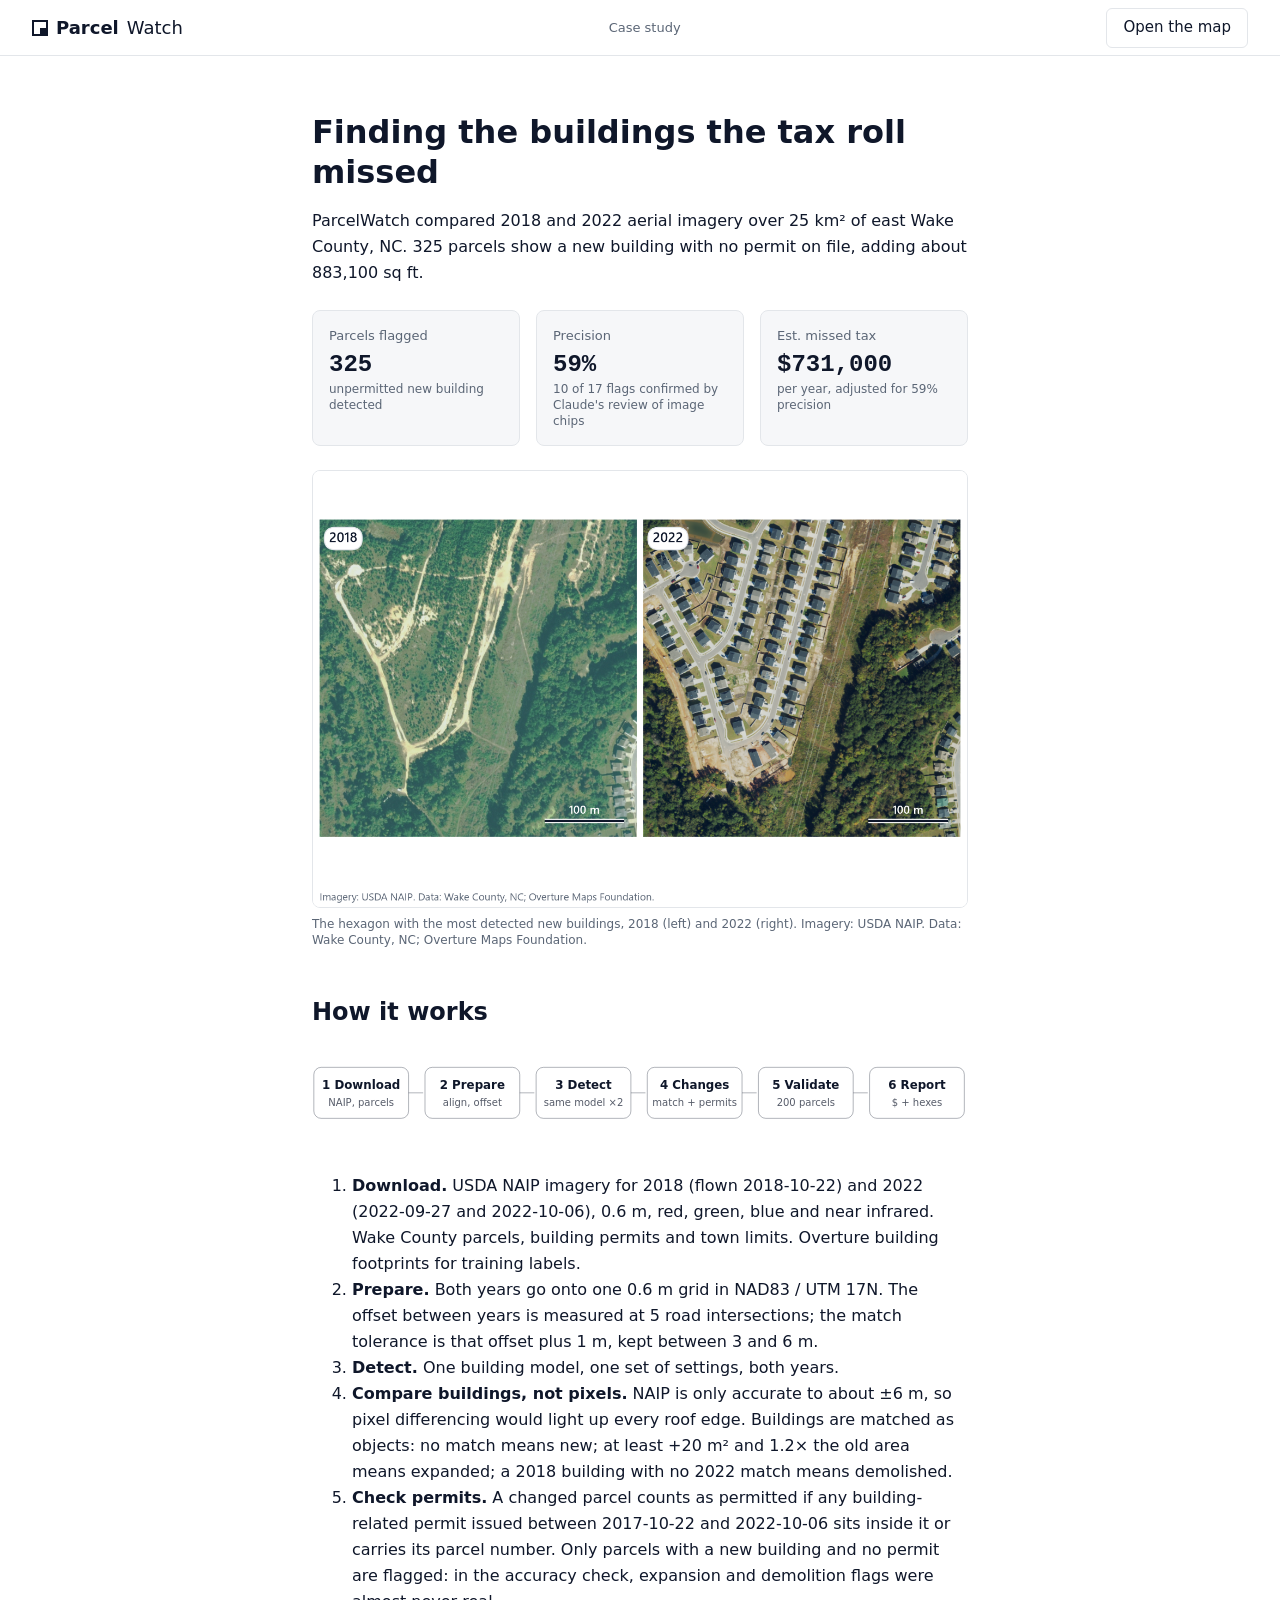
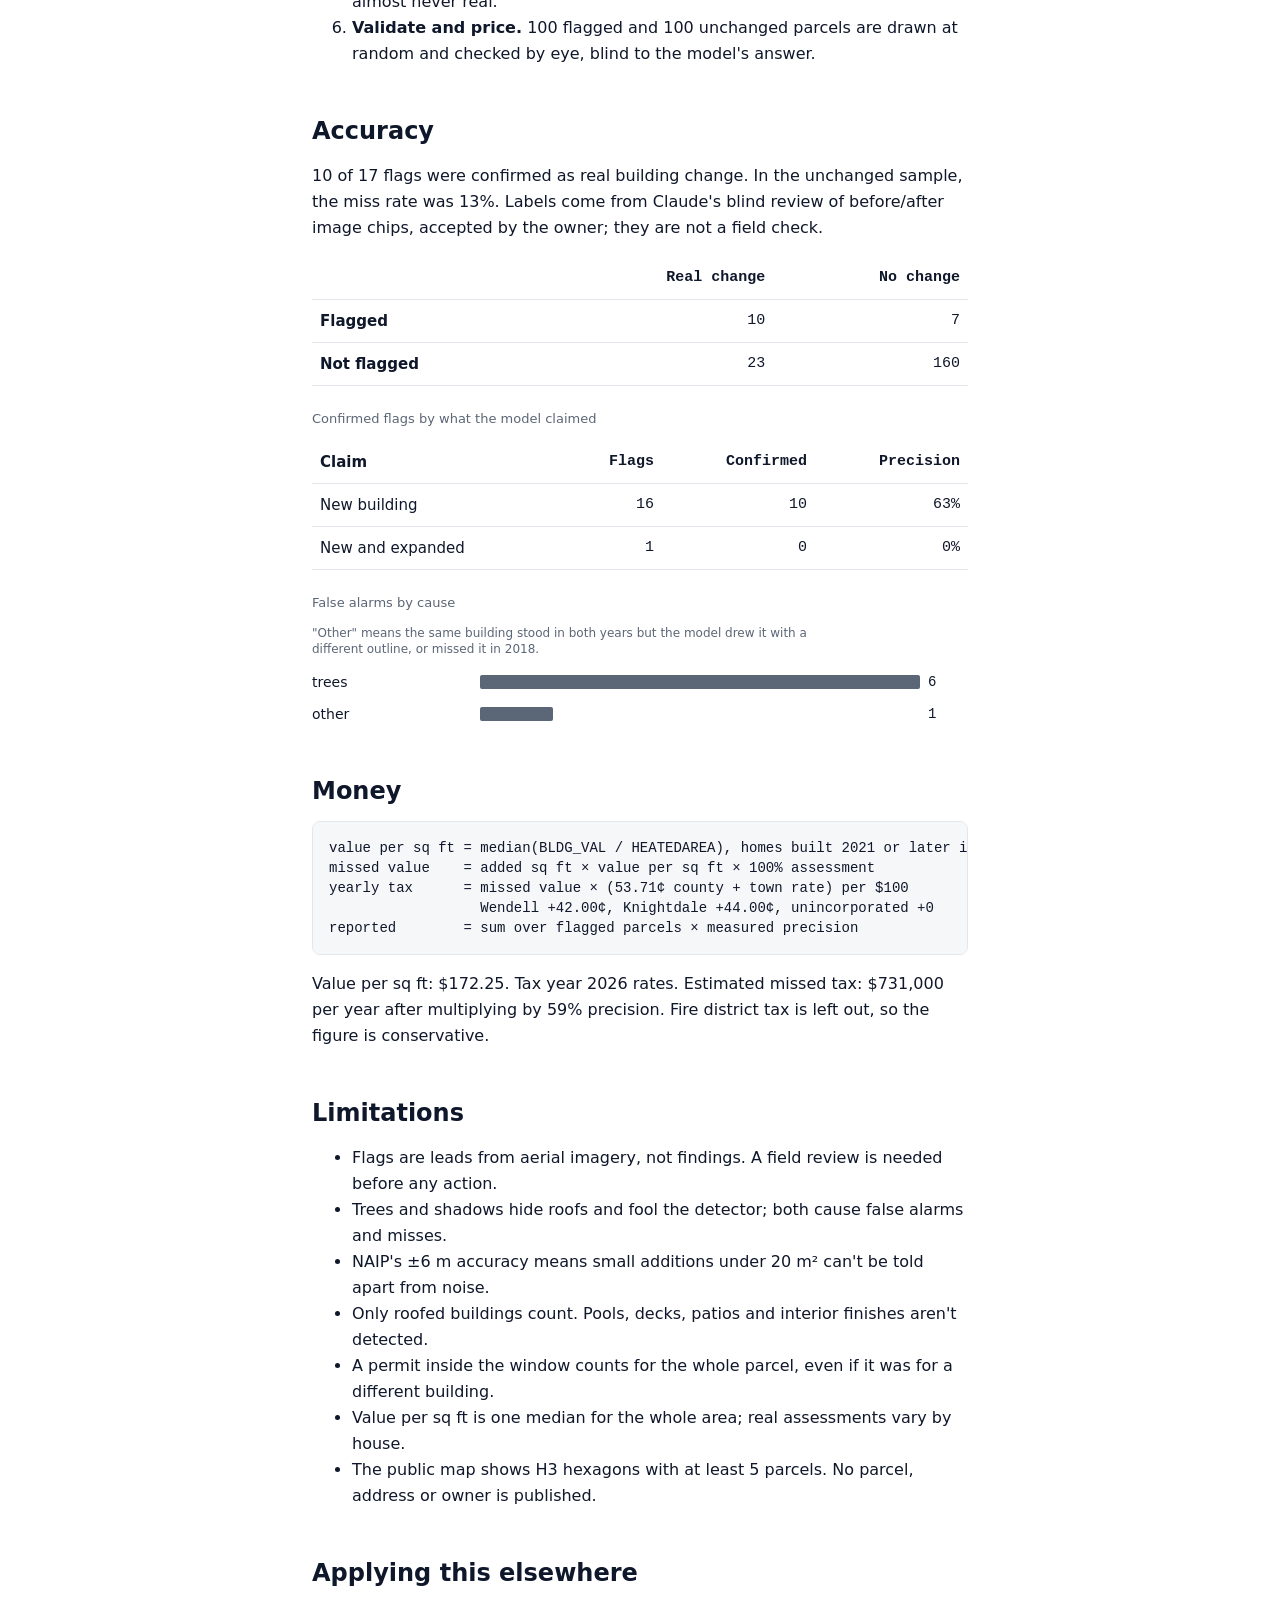
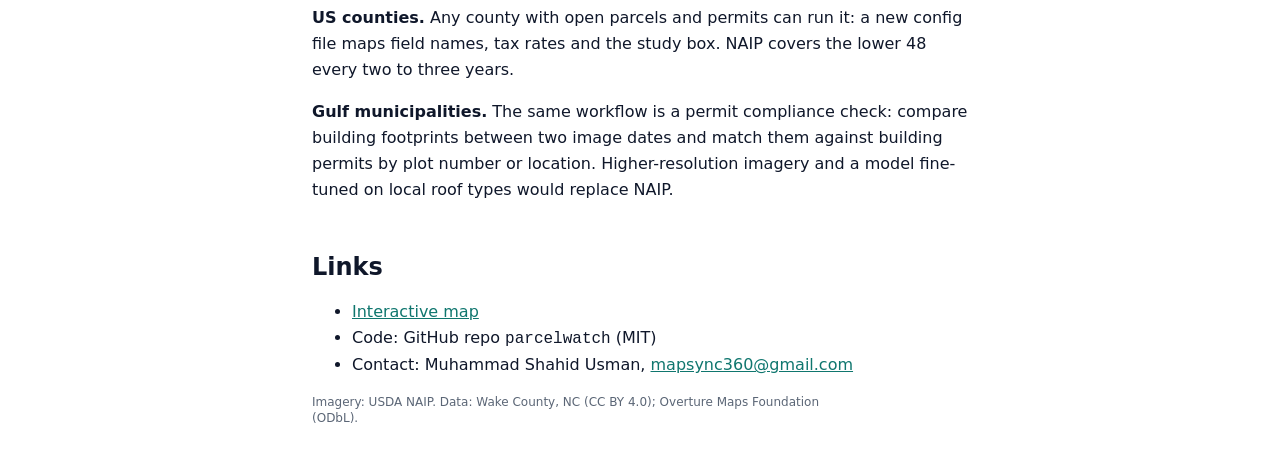
==== commit 61c5001f: "Flag new buildings only (change.flag_change_types: [new]) A parcel is flagged when it has a new buil" ====
--- a/web/case-study.html
+++ b/web/case-study.html
@@ -25,7 +25,7 @@
   <p id="lede">ParcelWatch compared 2018 and 2022 aerial imagery over 25 km² of east Wake County, NC, and checked every changed parcel against the county's building permits.</p>
 
   <div class="tiles">
-    <div class="tile"><div class="small">Parcels flagged</div><div class="value" id="t-flagged">–</div><div class="caption">unpermitted change detected</div></div>
+    <div class="tile"><div class="small">Parcels flagged</div><div class="value" id="t-flagged">–</div><div class="caption">unpermitted new building detected</div></div>
     <div class="tile"><div class="small">Precision</div><div class="value" id="t-precision">–</div><div class="caption" id="t-precision-note">hand-checked flags</div></div>
     <div class="tile"><div class="small">Est. missed tax</div><div class="value" id="t-tax">–</div><div class="caption" id="t-tax-note">per year, precision-adjusted</div></div>
   </div>
@@ -59,7 +59,7 @@
     <li><b>Prepare.</b> Both years go onto one 0.6 m grid in NAD83 / UTM 17N. The offset between years is measured at 5 road intersections; the match tolerance is that offset plus 1 m, kept between 3 and 6 m.</li>
     <li><b>Detect.</b> One building model, one set of settings, both years.</li>
     <li><b>Compare buildings, not pixels.</b> NAIP is only accurate to about ±6 m, so pixel differencing would light up every roof edge. Buildings are matched as objects: no match means new; at least +20 m² and 1.2× the old area means expanded; a 2018 building with no 2022 match means demolished.</li>
-    <li><b>Check permits.</b> A changed parcel counts as permitted if any building-related permit issued between 2017-10-22 and 2022-10-06 sits inside it or carries its parcel number.</li>
+    <li><b>Check permits.</b> A changed parcel counts as permitted if any building-related permit issued between 2017-10-22 and 2022-10-06 sits inside it or carries its parcel number. Only parcels with a new building and no permit are flagged: in the accuracy check, expansion and demolition flags were almost never real.</li>
     <li><b>Validate and price.</b> 100 flagged and 100 unchanged parcels are drawn at random and checked by eye, blind to the model's answer.</li>
   </ol>
 
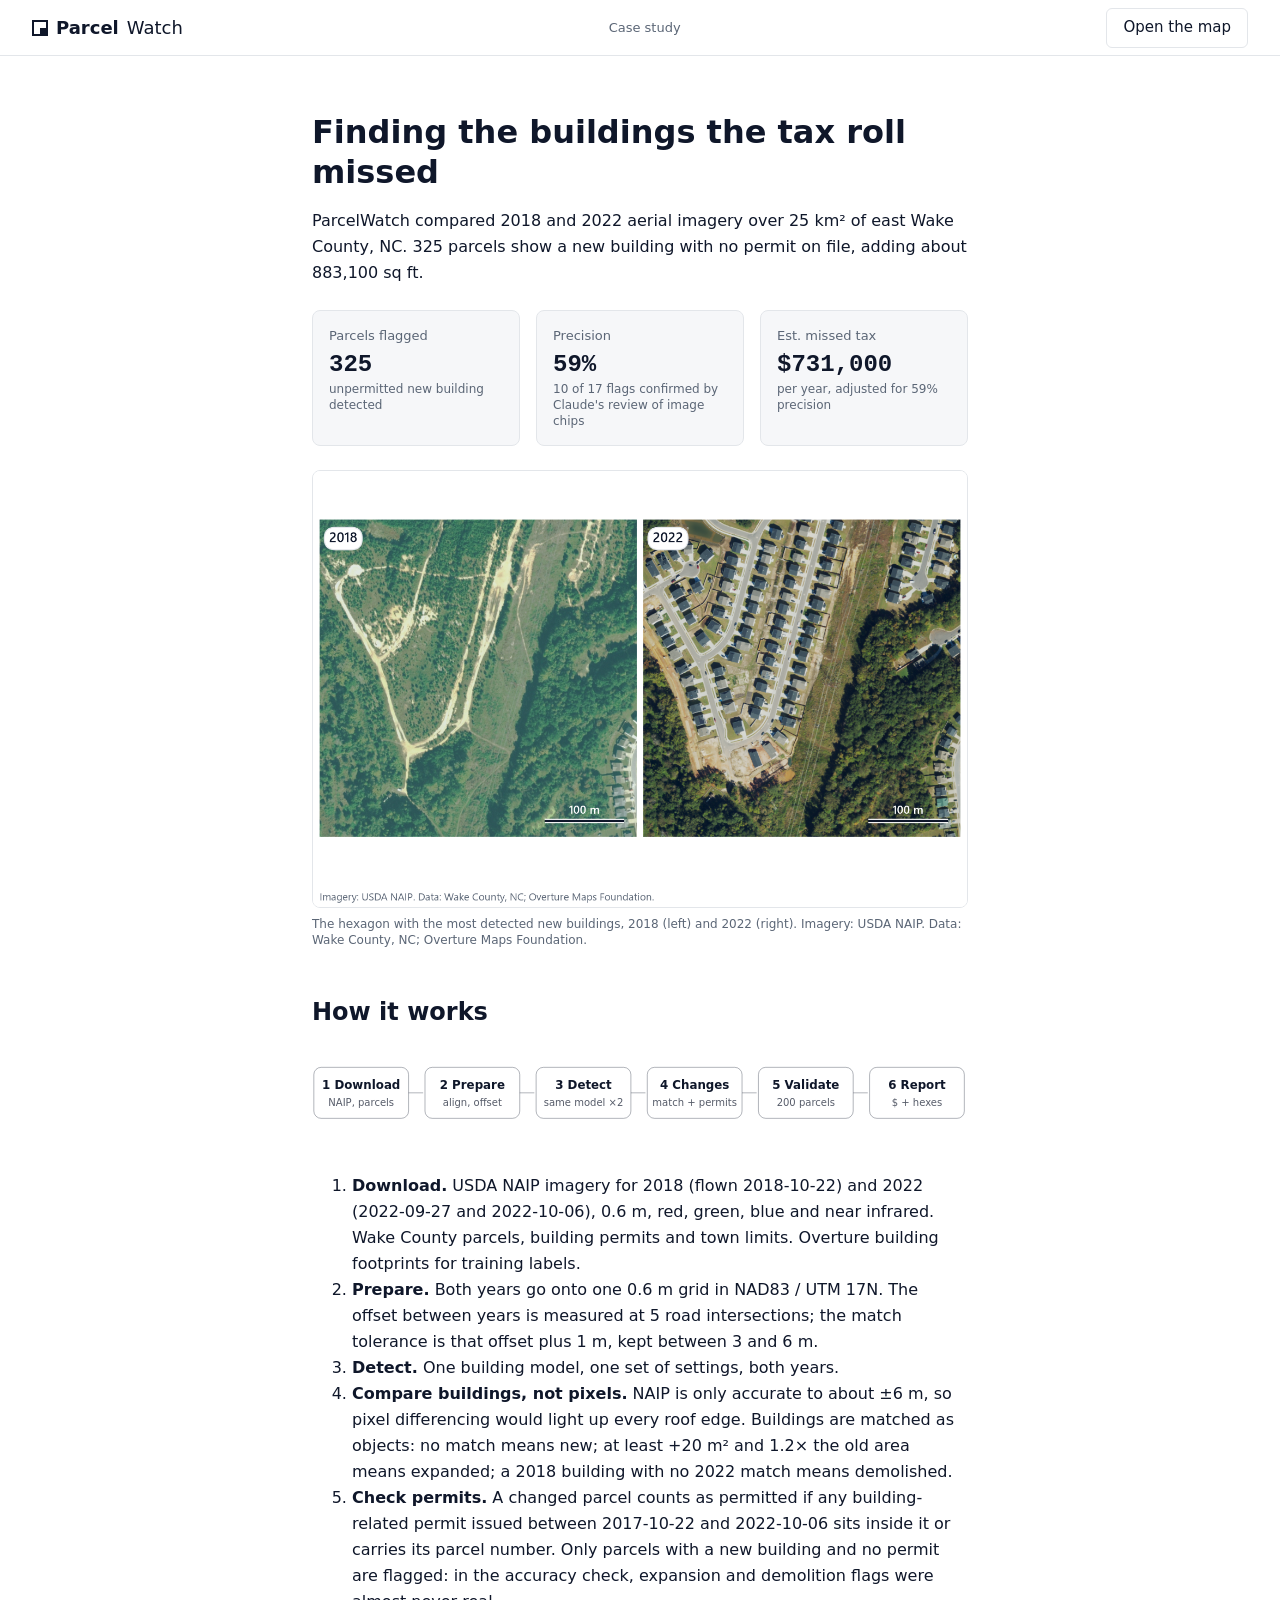
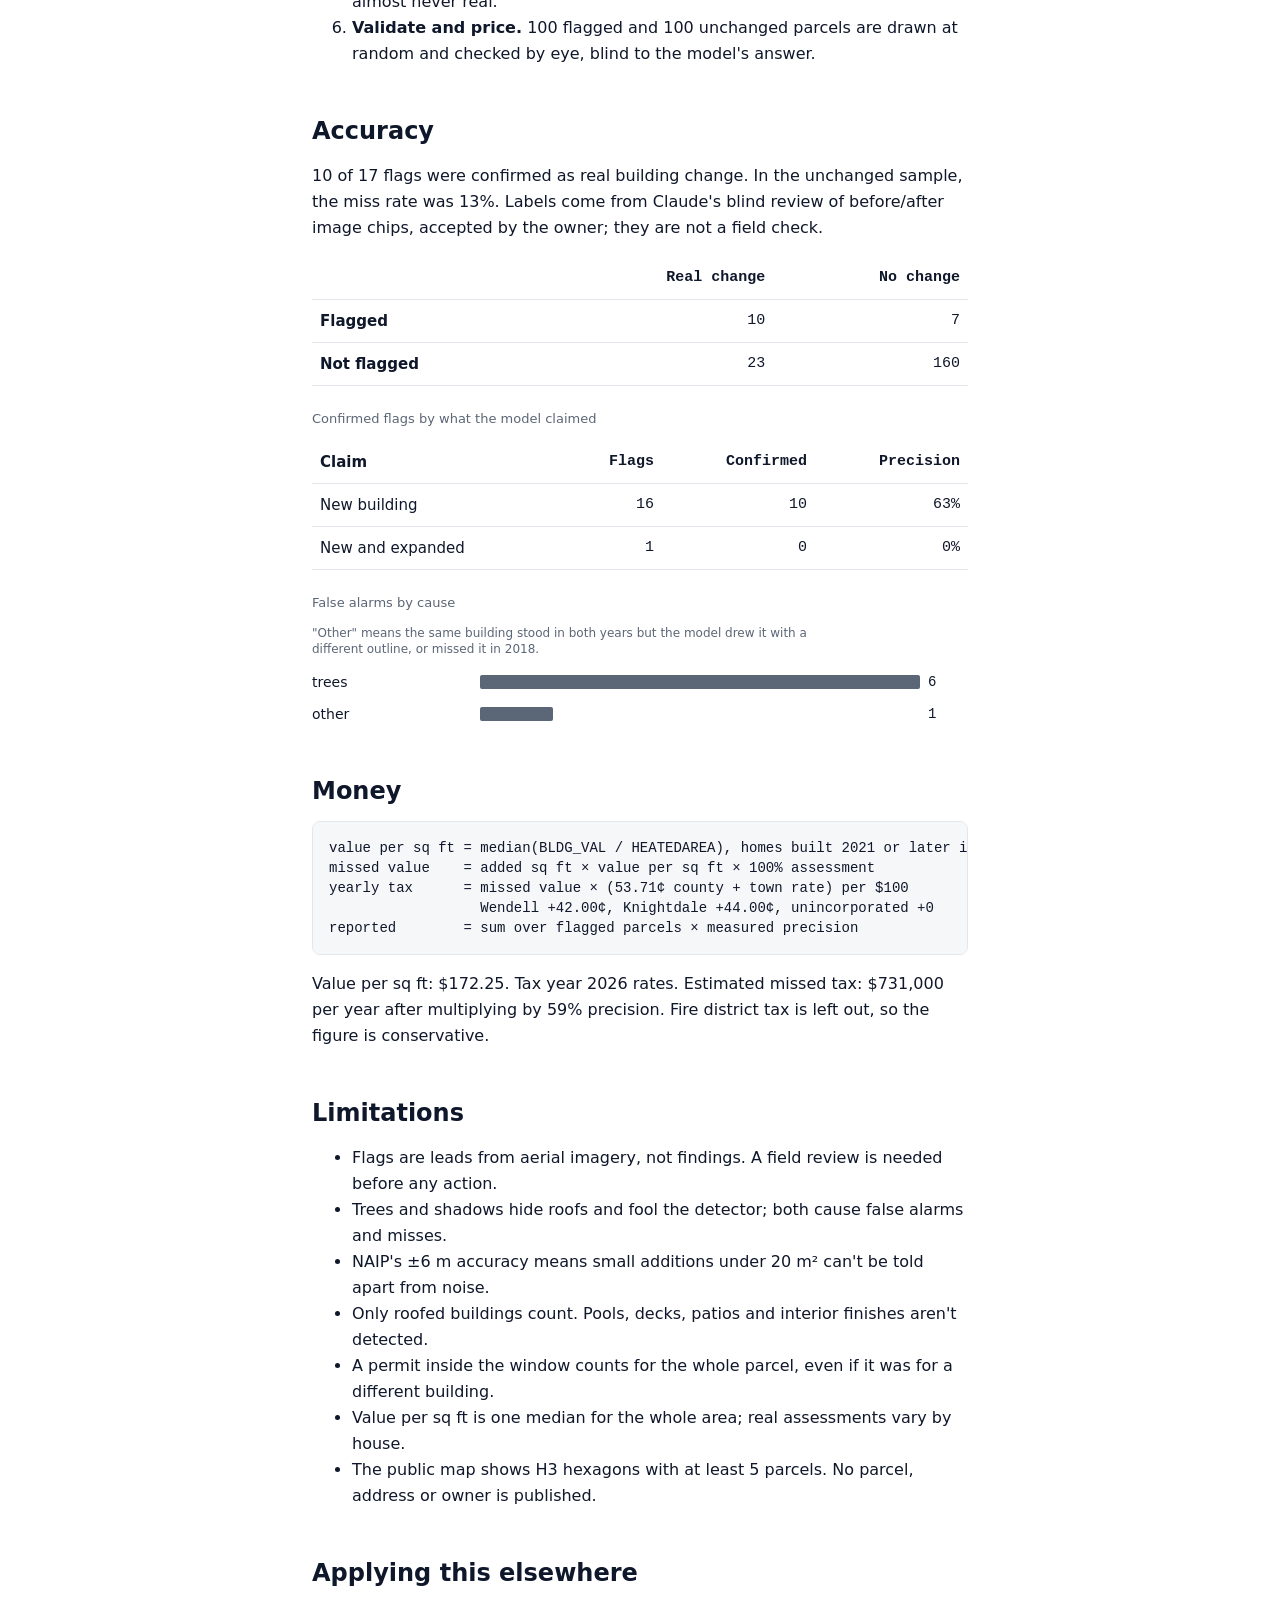
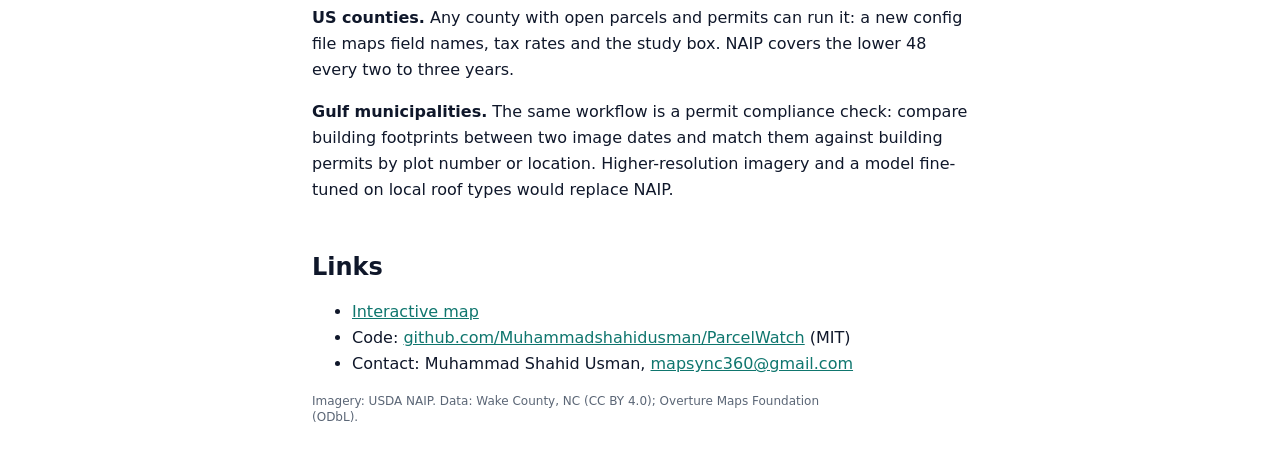
==== commit 952e238e: "Link the repo and live map from the README and case study" ====
--- a/web/case-study.html
+++ b/web/case-study.html
@@ -107,7 +107,7 @@
   <h2>Links</h2>
   <ul>
     <li><a href="./">Interactive map</a></li>
-    <li>Code: GitHub repo <span class="mono">parcelwatch</span> (MIT)</li>
+    <li>Code: <a href="https://github.com/Muhammadshahidusman/ParcelWatch">github.com/Muhammadshahidusman/ParcelWatch</a> (MIT)</li>
     <li>Contact: Muhammad Shahid Usman, <a href="mailto:mapsync360@gmail.com">mapsync360@gmail.com</a></li>
   </ul>
   <p class="caption">Imagery: USDA NAIP. Data: Wake County, NC (CC BY 4.0); Overture Maps Foundation (ODbL).</p>
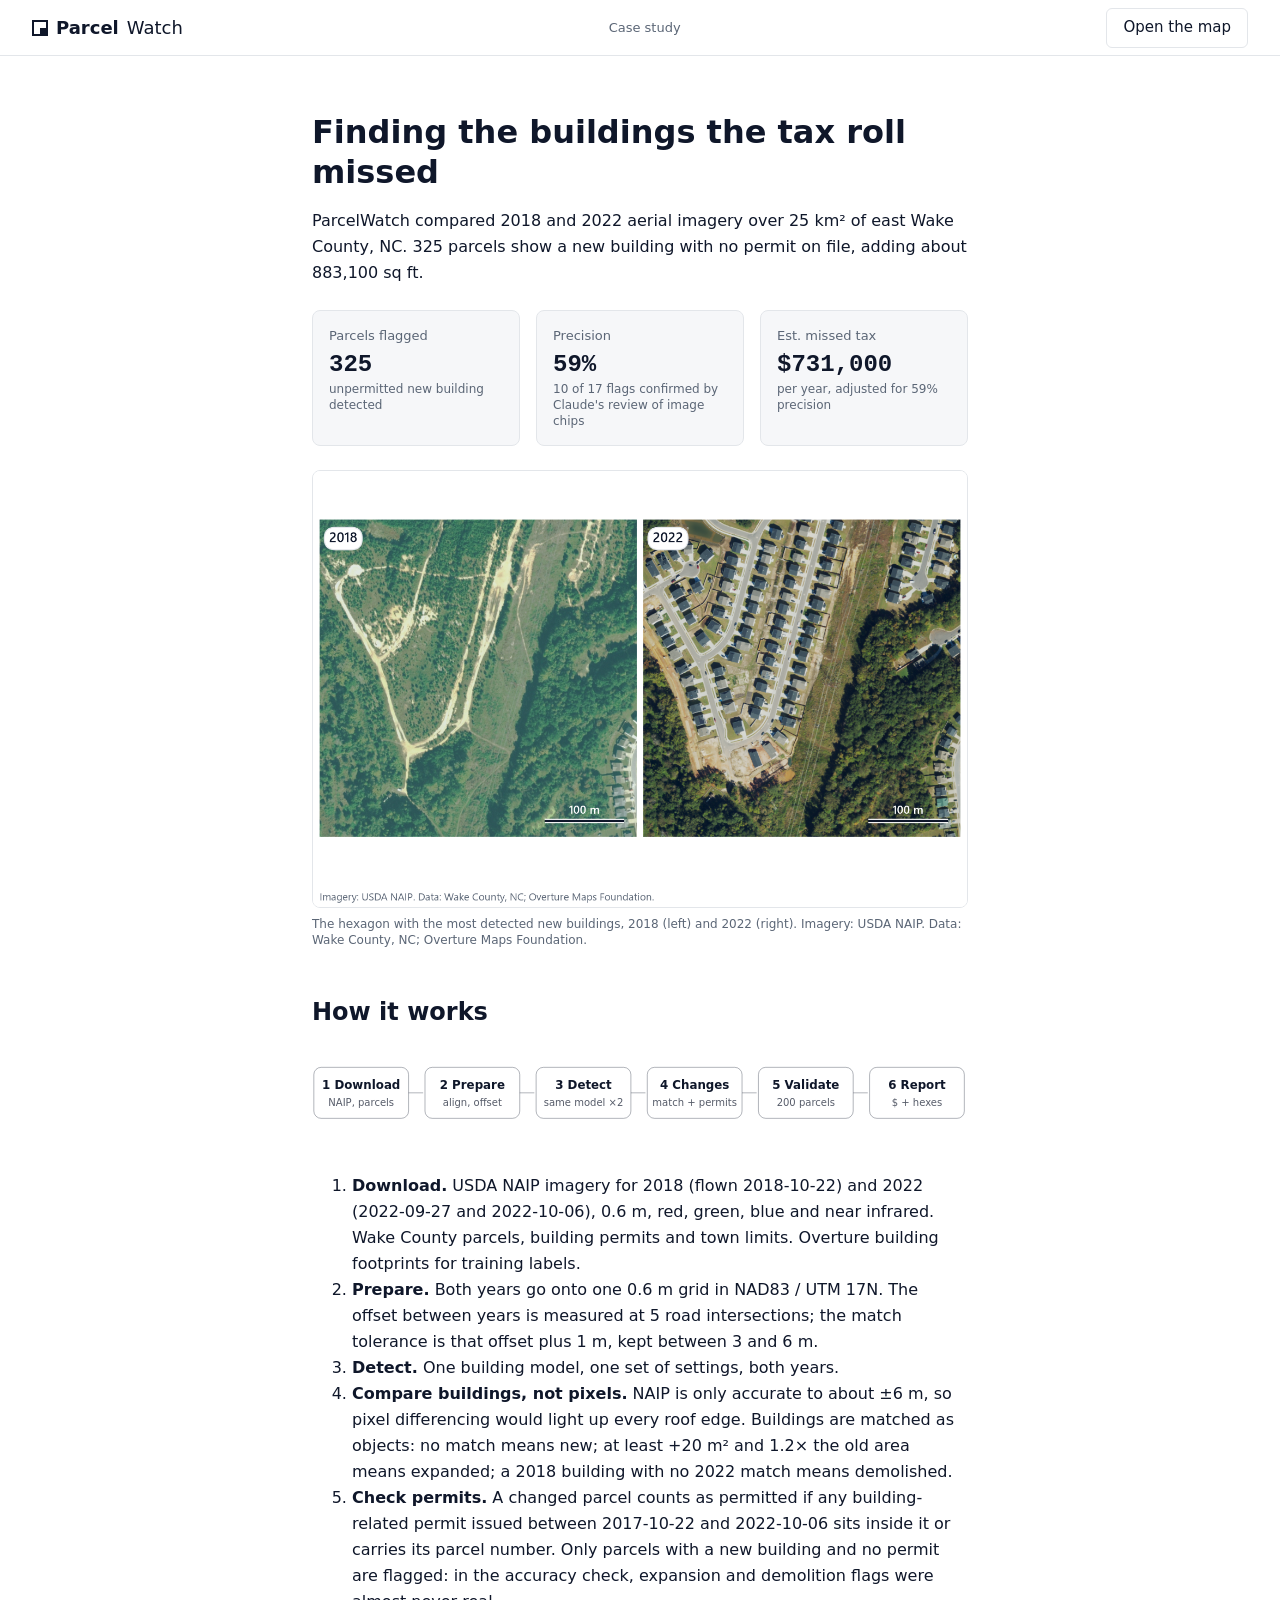
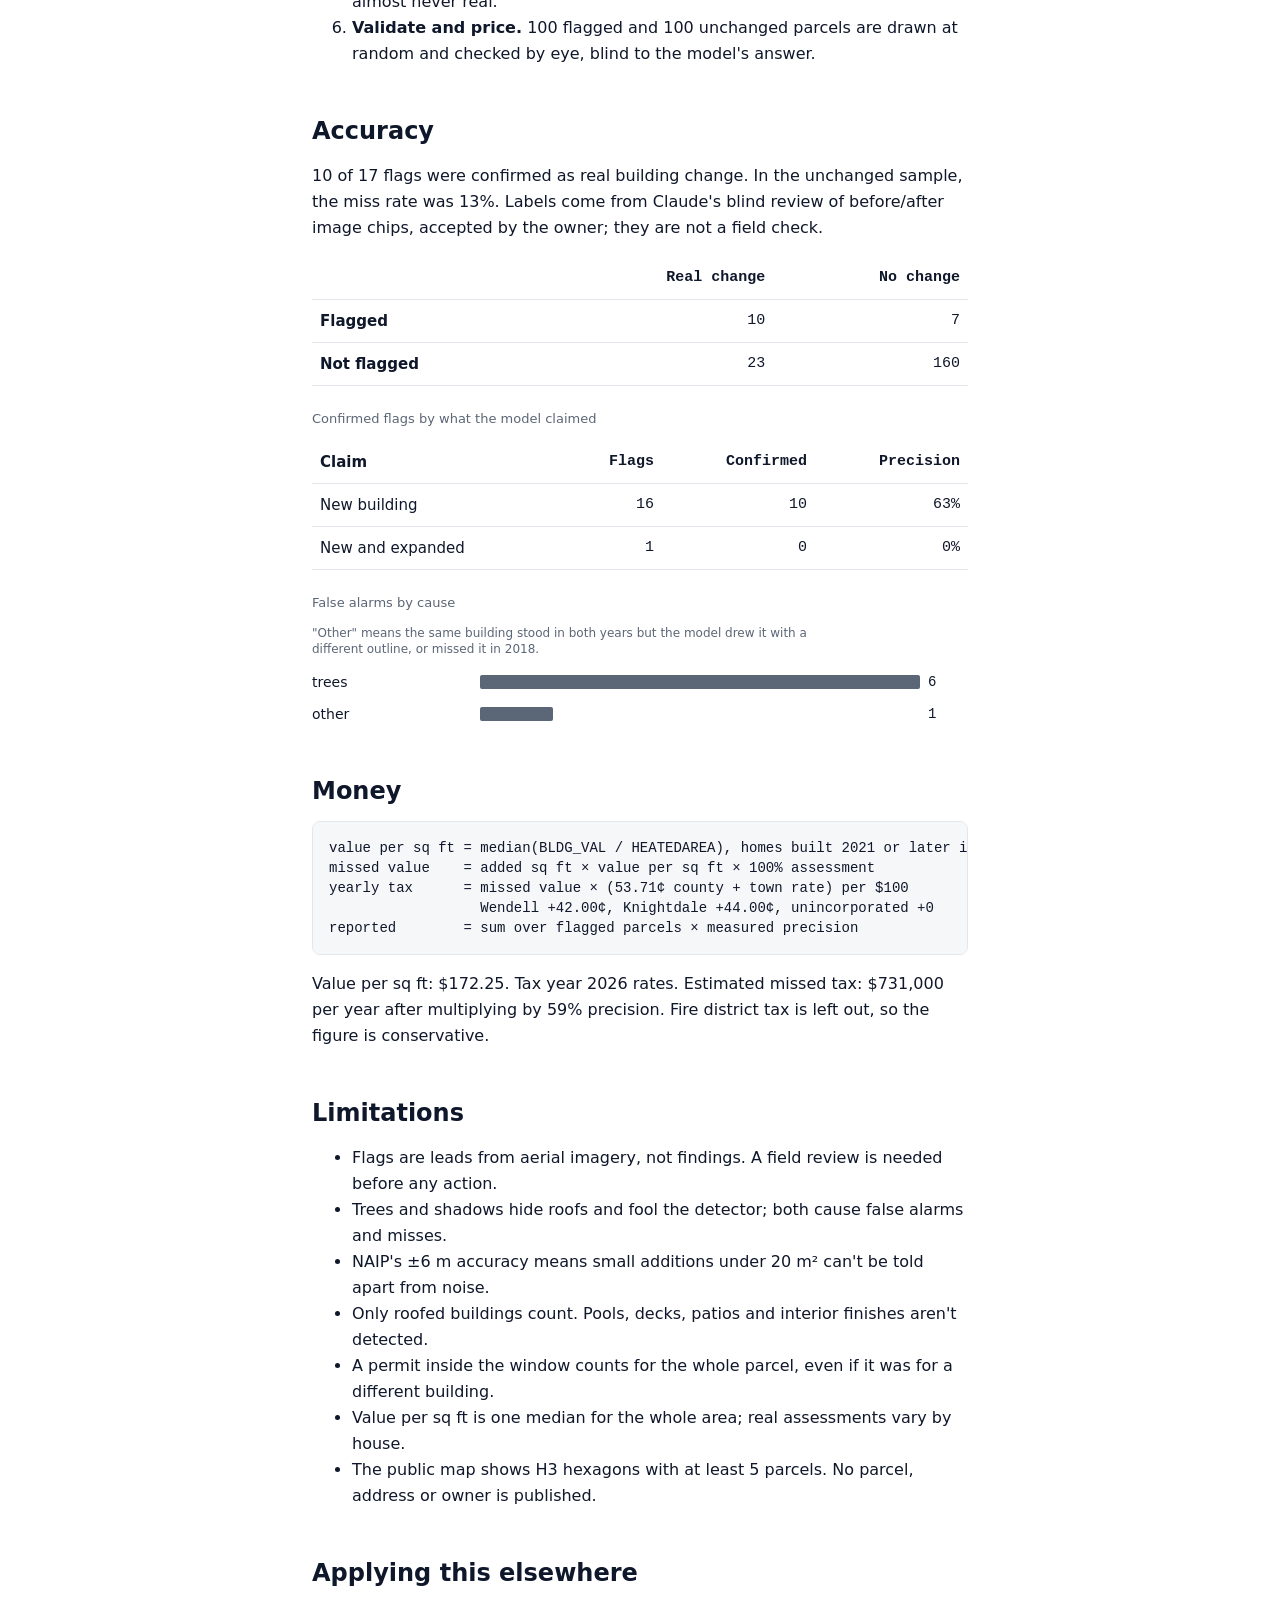
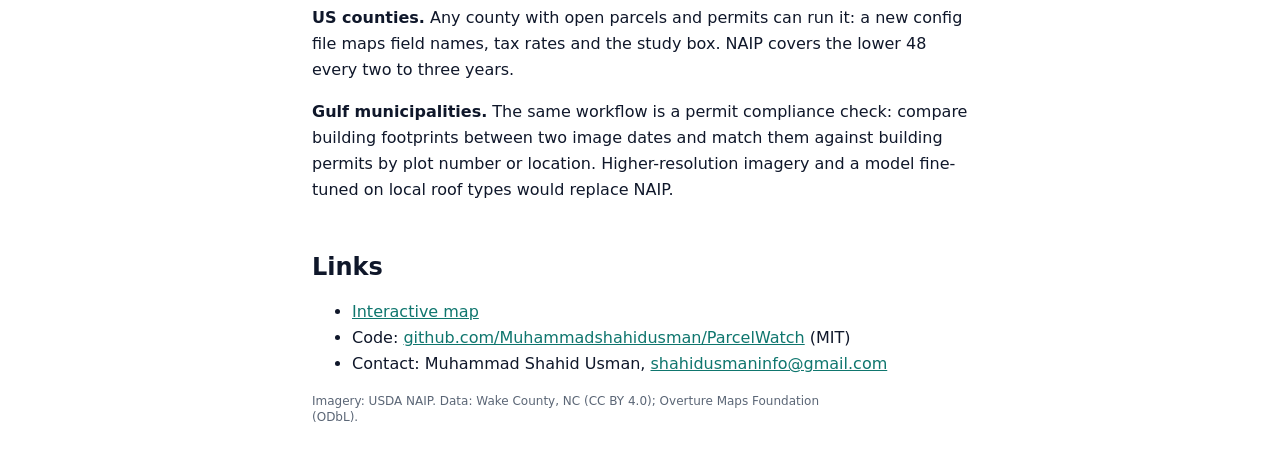
==== commit 4364d309: "Contact email: shahidusmaninfo@gmail.com, matching the portfolio" ====
--- a/web/case-study.html
+++ b/web/case-study.html
@@ -108,7 +108,7 @@
   <ul>
     <li><a href="./">Interactive map</a></li>
     <li>Code: <a href="https://github.com/Muhammadshahidusman/ParcelWatch">github.com/Muhammadshahidusman/ParcelWatch</a> (MIT)</li>
-    <li>Contact: Muhammad Shahid Usman, <a href="mailto:mapsync360@gmail.com">mapsync360@gmail.com</a></li>
+    <li>Contact: Muhammad Shahid Usman, <a href="mailto:shahidusmaninfo@gmail.com">shahidusmaninfo@gmail.com</a></li>
   </ul>
   <p class="caption">Imagery: USDA NAIP. Data: Wake County, NC (CC BY 4.0); Overture Maps Foundation (ODbL).</p>
 </main>
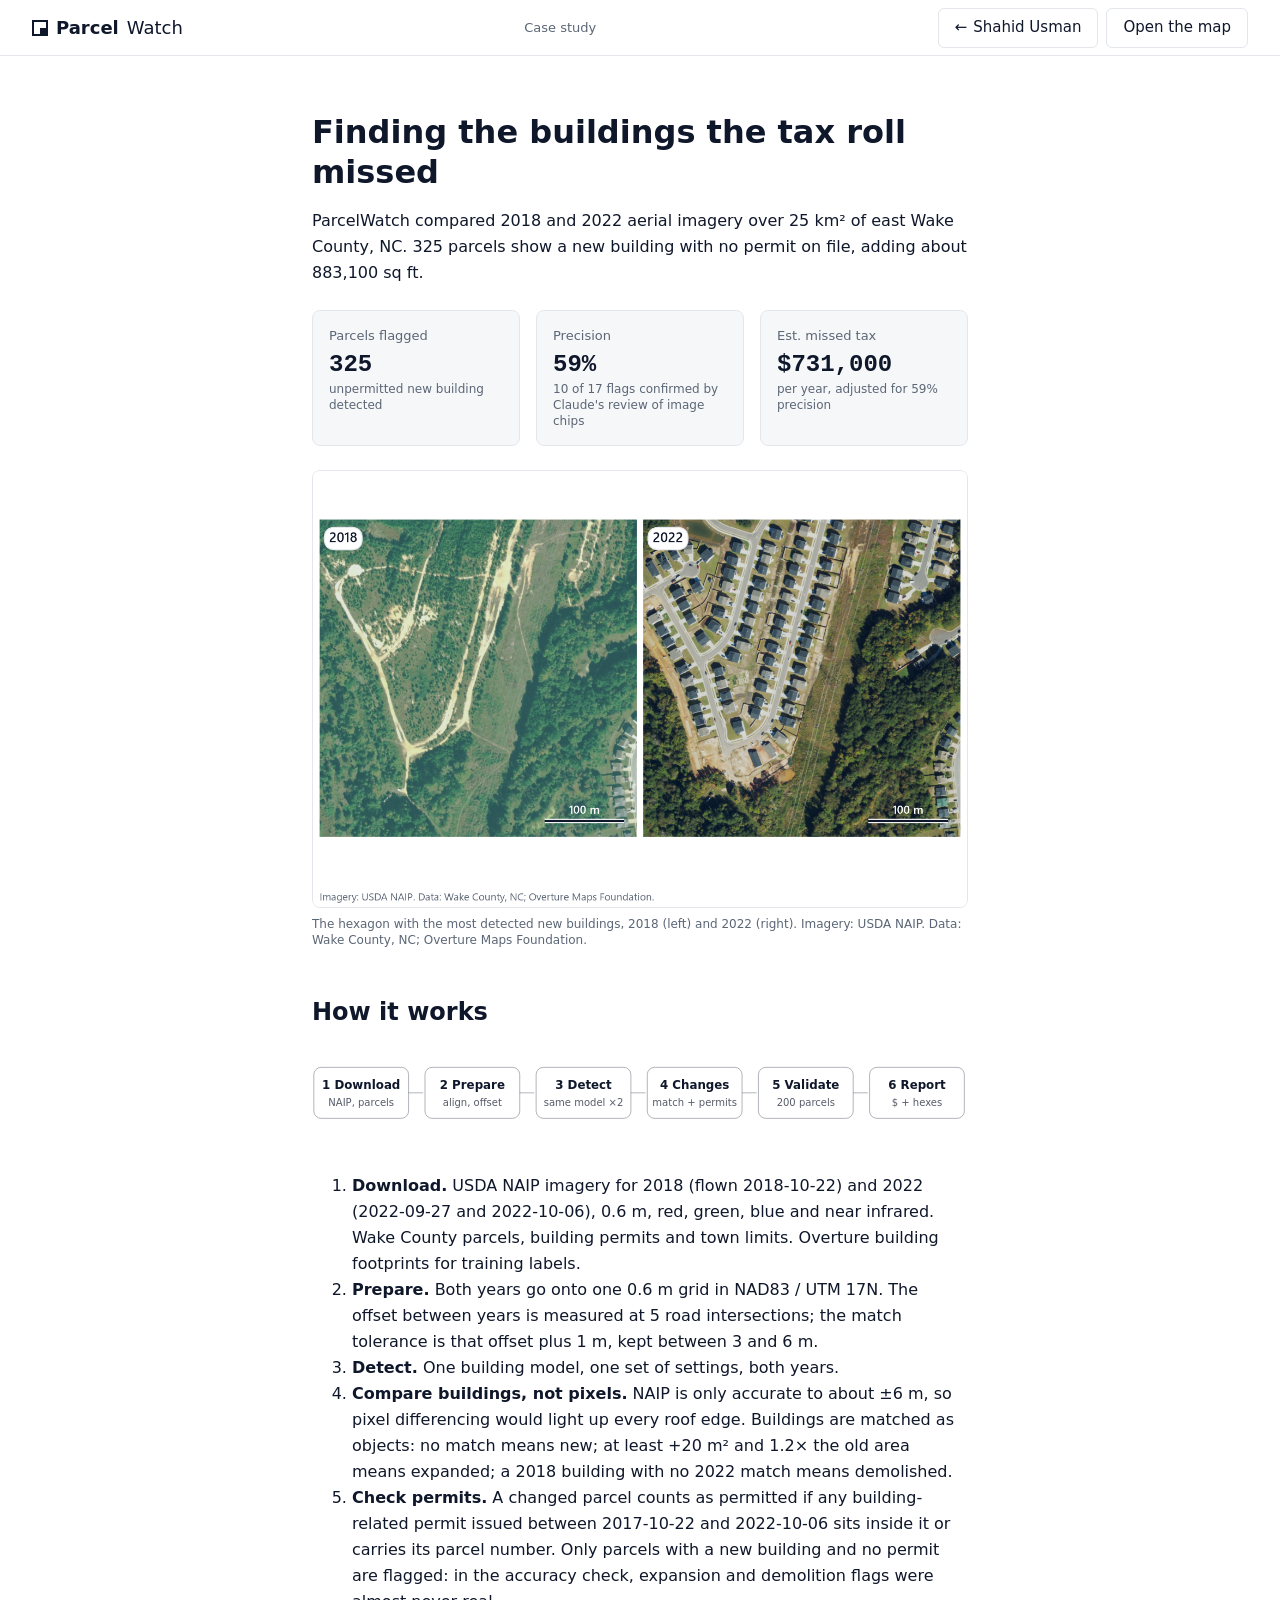
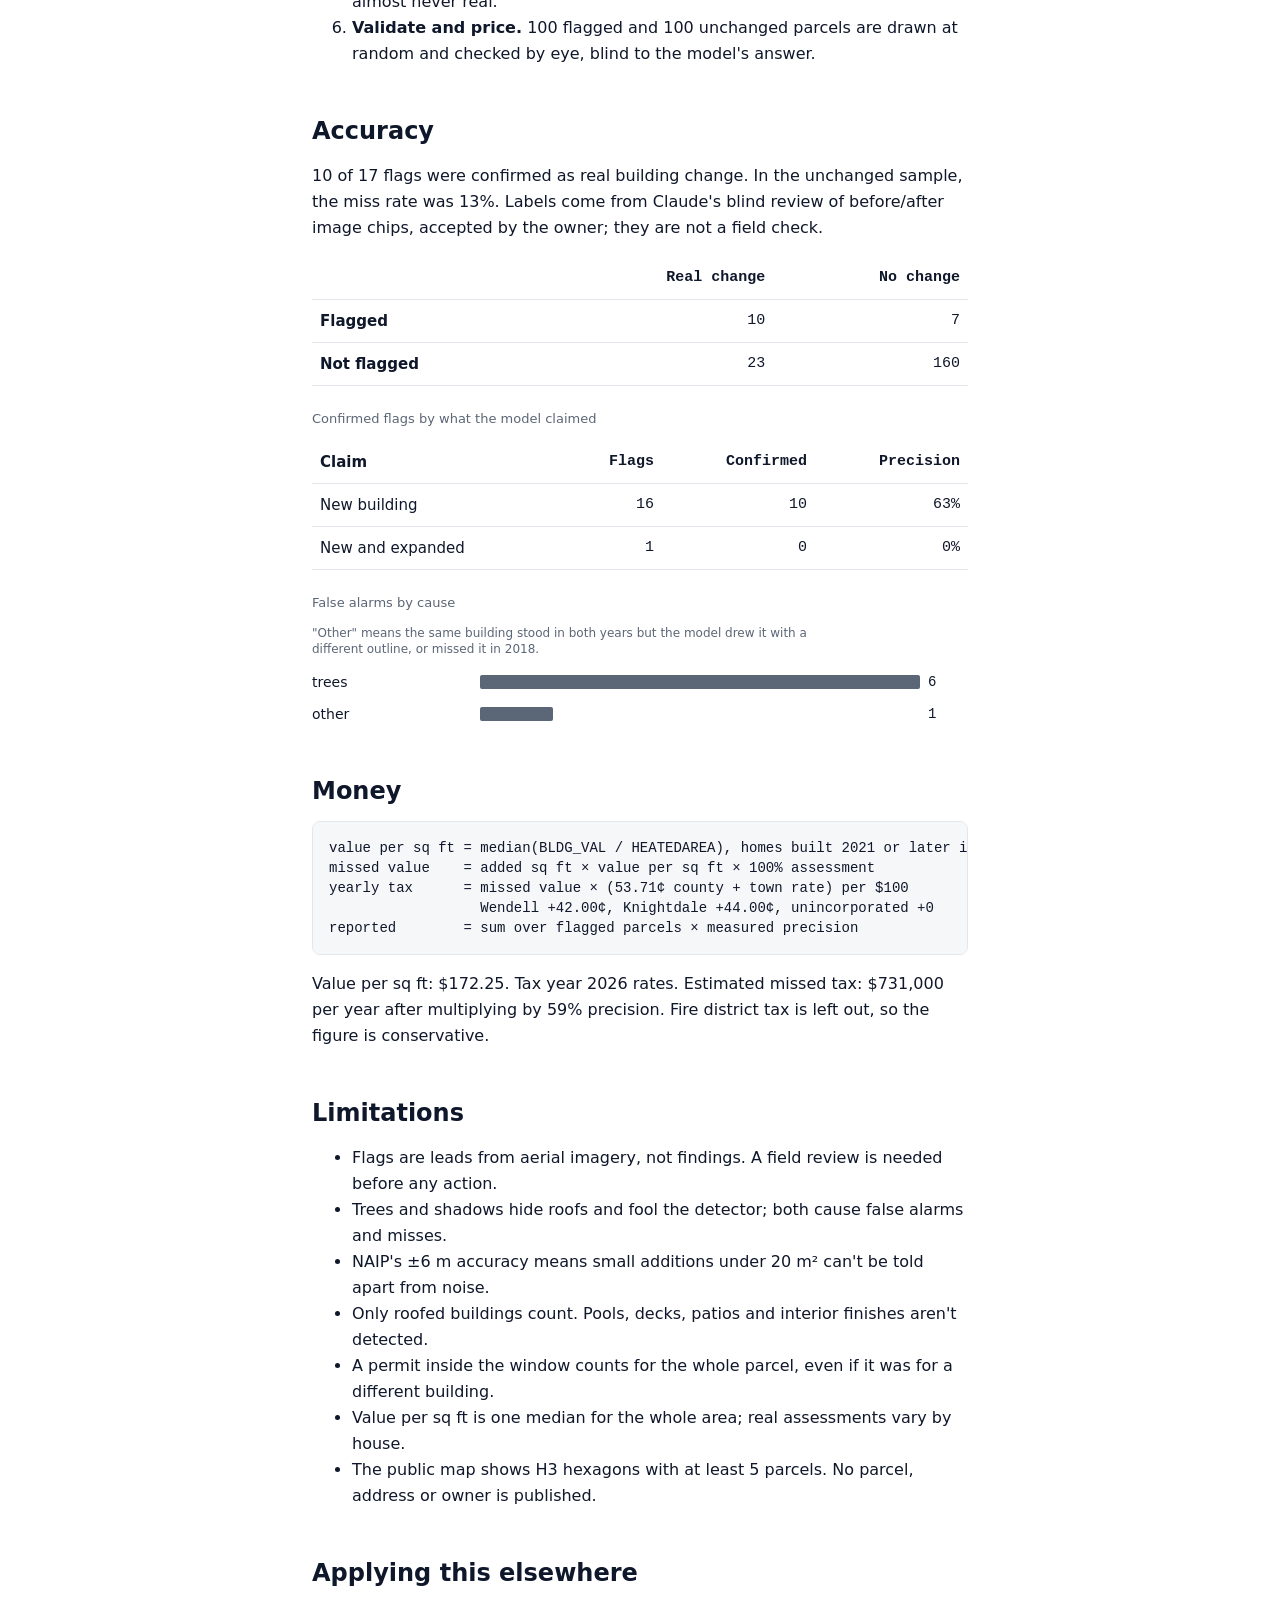
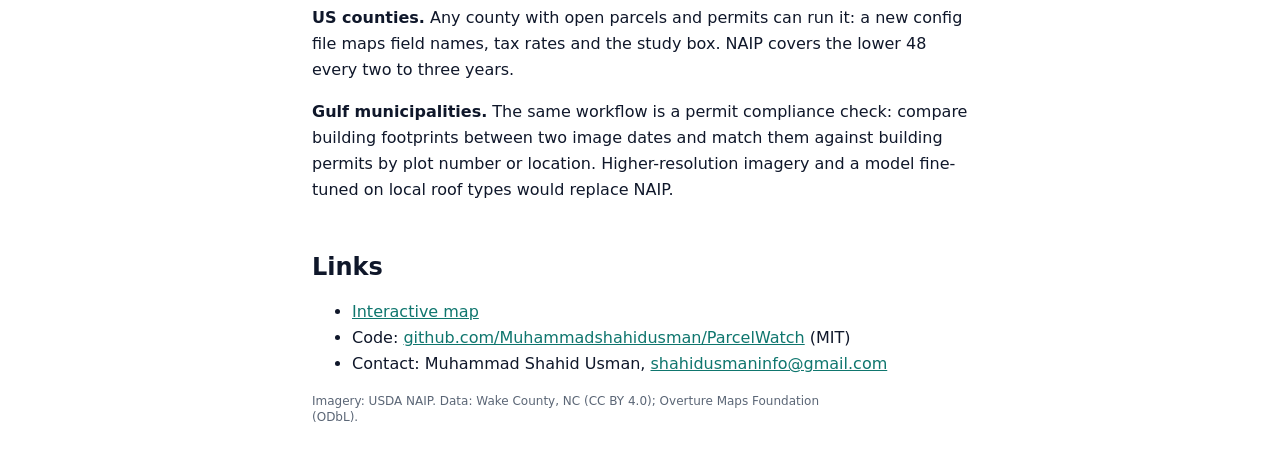
==== commit 3aaea867: "Add portfolio link to README and home link on live page Claude-Session: https://claude.ai/code/sessi" ====
--- a/web/case-study.html
+++ b/web/case-study.html
@@ -18,7 +18,7 @@
     <b>Parcel</b><span>Watch</span>
   </a>
   <div class="study small">Case study</div>
-  <div class="actions"><a class="btn" href="./">Open the map</a></div>
+  <div class="actions"><a class="btn" href="https://muhammadshahidusman.github.io/" aria-label="Shahid Usman, portfolio home">← <span class="label">Shahid Usman</span></a><a class="btn" href="./">Open the map</a></div>
 </header>
 <main class="page">
   <h1>Finding the buildings the tax roll missed</h1>
